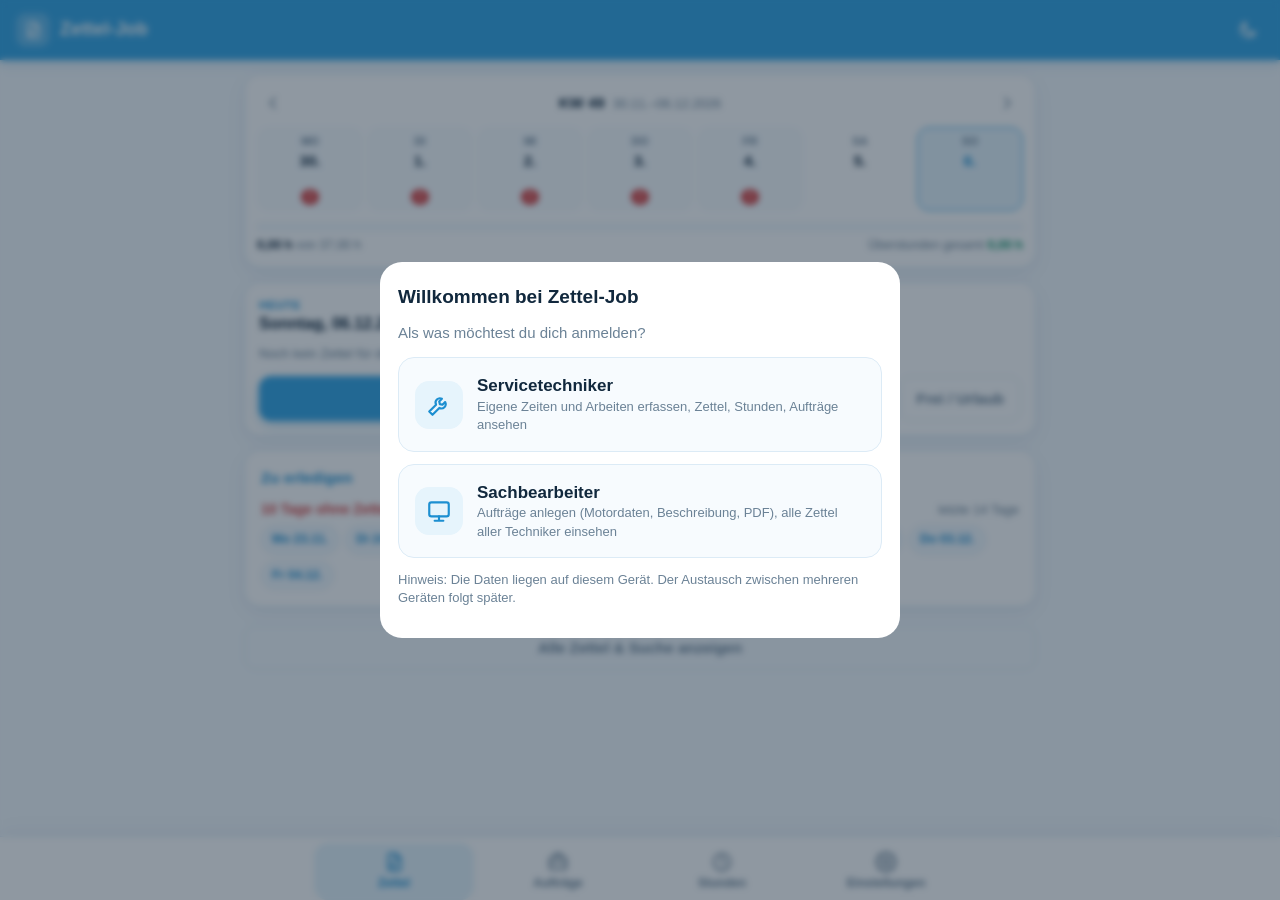
==== index.html @ 0788aace "Neue Startseite für Techniker: Wochenleiste, Tag, Zu erledigen - Wochenleiste mit Stunden und Status" ====
<!DOCTYPE html>
<html lang="de">
<head>
  <meta charset="UTF-8">
  <meta name="viewport" content="width=device-width, initial-scale=1, viewport-fit=cover">
  <meta name="theme-color" content="#3aa8e6">
  <meta name="apple-mobile-web-app-capable" content="yes">
  <meta name="apple-mobile-web-app-status-bar-style" content="default">
  <meta name="apple-mobile-web-app-title" content="Zettel-Job">
  <title>Zettel-Job</title>
  <link rel="manifest" href="manifest.json">
  <link rel="icon" href="icons/icon-192.png">
  <link rel="apple-touch-icon" href="icons/icon-192.png">
  <link rel="stylesheet" href="style.css">
</head>
<body>
  <div id="app">
    <!-- Kopfzeile -->
    <header class="topbar">
      <button class="icon-btn" id="btn-back" onclick="goBack()" aria-label="Zurück" hidden>
        <svg viewBox="0 0 24 24"><path d="M15 5l-7 7 7 7"/></svg>
      </button>
      <div class="brand" id="topbar-title">
        <span class="brand-mark">
          <svg viewBox="0 0 24 24"><path d="M7 3h7l5 5v12a1 1 0 0 1-1 1H7a1 1 0 0 1-1-1V4a1 1 0 0 1 1-1z"/><path d="M14 3v5h5"/><path d="M9 13h6M9 17h4"/></svg>
        </span>
        <span class="brand-text">Zettel-Job</span>
        <span class="role-badge" id="role-badge" onclick="openRoleChooser()" title="Rolle wechseln"></span>
      </div>
      <div class="topbar-actions">
        <button class="icon-btn" id="btn-print" onclick="printCurrent()" aria-label="Drucken / PDF" hidden>
          <svg viewBox="0 0 24 24"><path d="M7 9V3h10v6"/><rect x="3" y="9" width="18" height="8" rx="2"/><path d="M7 14h10v7H7z"/></svg>
        </button>
        <button class="icon-btn" id="btn-sheet-menu" onclick="openSheetMenu()" aria-label="Mehr" hidden>
          <svg viewBox="0 0 24 24"><circle cx="12" cy="5" r="1.4"/><circle cx="12" cy="12" r="1.4"/><circle cx="12" cy="19" r="1.4"/></svg>
        </button>
        <button class="icon-btn" id="btn-theme" onclick="toggleTheme()" aria-label="Hell/Dunkel umschalten">
          <svg class="ico-moon" viewBox="0 0 24 24"><path d="M20 14.5A8 8 0 0 1 9.5 4a8 8 0 1 0 10.5 10.5z"/></svg>
          <svg class="ico-sun" viewBox="0 0 24 24"><circle cx="12" cy="12" r="4"/><path d="M12 2v2M12 20v2M4.9 4.9l1.4 1.4M17.7 17.7l1.4 1.4M2 12h2M20 12h2M4.9 19.1l1.4-1.4M17.7 6.3l1.4-1.4"/></svg>
        </button>
      </div>
    </header>

    <main>
      <!-- Ansicht: Zettel-Liste -->
      <section class="view active" id="view-sheets">
        <div class="tech-only" id="tech-home"></div>
        <div class="office-head office-only" id="office-head"></div>
        <div id="sheet-browser">
        <div class="toolbar">
          <div class="search">
            <svg viewBox="0 0 24 24"><circle cx="11" cy="11" r="7"/><path d="M20 20l-4-4"/></svg>
            <input type="search" id="sheet-search" placeholder="Suchen: Auftrag, Kunde, Schiff …" oninput="renderSheetList()">
          </div>
          <div class="toolbar-row">
            <div class="chips" id="sheet-filter">
              <button class="chip active" data-filter="all" onclick="setSheetFilter('all')">Alle</button>
              <button class="chip" data-filter="montage" onclick="setSheetFilter('montage')">Montage</button>
              <button class="chip" data-filter="werkstatt" onclick="setSheetFilter('werkstatt')">Werkstatt</button>
            </div>
            <button class="chip chip-action" onclick="openComposeModal()">
              <svg viewBox="0 0 24 24"><rect x="4" y="3" width="12" height="15" rx="2"/><path d="M8 21h10a2 2 0 0 0 2-2V7"/></svg>
              Auftrag zusammenstellen
            </button>
          </div>
        </div>
        <div id="sheet-list" class="sheet-list"></div>
        </div>
        <button class="fab tech-only" onclick="openNewSheetModal()" aria-label="Neuer Zettel">
          <svg viewBox="0 0 24 24"><path d="M12 5v14M5 12h14"/></svg>
          <span>Neuer Zettel</span>
        </button>
      </section>

      <!-- Ansicht: Zettel bearbeiten -->
      <section class="view" id="view-editor">
        <div id="editor-body"></div>
      </section>

      <!-- Ansicht: Auftrag zusammengestellt -->
      <section class="view" id="view-order">
        <div id="order-body"></div>
      </section>

      <!-- Ansicht: Aufträge (Liste) -->
      <section class="view" id="view-jobs">
        <div id="jobs-body"></div>
      </section>

      <!-- Ansicht: Auftrag (Detail / Bearbeiten) -->
      <section class="view" id="view-job">
        <div id="job-body"></div>
      </section>

      <!-- Ansicht: Stunden & Überstunden -->
      <section class="view" id="view-hours">
        <div id="hours-body"></div>
      </section>

      <!-- Ansicht: Einstellungen -->
      <section class="view" id="view-settings">
        <div id="settings-body"></div>
      </section>
    </main>

    <!-- Untere Navigation -->
    <nav class="bottom-nav" id="bottom-nav">
      <button class="nav-item active" data-view="sheets" onclick="showView('sheets')">
        <svg viewBox="0 0 24 24"><path d="M7 3h7l5 5v12a1 1 0 0 1-1 1H7a1 1 0 0 1-1-1V4a1 1 0 0 1 1-1z"/><path d="M14 3v5h5"/><path d="M9 13h6M9 17h4"/></svg>
        <span>Zettel</span>
      </button>
      <button class="nav-item" data-view="jobs" onclick="showView('jobs')">
        <svg viewBox="0 0 24 24"><rect x="3" y="7" width="18" height="13" rx="2"/><path d="M8 7V5a2 2 0 0 1 2-2h4a2 2 0 0 1 2 2v2"/><path d="M3 13h18"/></svg>
        <span>Aufträge</span>
      </button>
      <button class="nav-item tech-only" data-view="hours" onclick="showView('hours')">
        <svg viewBox="0 0 24 24"><circle cx="12" cy="12" r="9"/><path d="M12 7v5l3 2"/></svg>
        <span>Stunden</span>
      </button>
      <button class="nav-item" data-view="settings" onclick="showView('settings')">
        <svg viewBox="0 0 24 24"><circle cx="12" cy="12" r="3"/><path d="M19.4 15a1.7 1.7 0 0 0 .3 1.8l.1.1a2 2 0 1 1-2.8 2.8l-.1-.1a1.7 1.7 0 0 0-1.8-.3 1.7 1.7 0 0 0-1 1.5V21a2 2 0 1 1-4 0v-.1a1.7 1.7 0 0 0-1.1-1.5 1.7 1.7 0 0 0-1.8.3l-.1.1a2 2 0 1 1-2.8-2.8l.1-.1a1.7 1.7 0 0 0 .3-1.8 1.7 1.7 0 0 0-1.5-1H3a2 2 0 1 1 0-4h.1a1.7 1.7 0 0 0 1.5-1.1 1.7 1.7 0 0 0-.3-1.8l-.1-.1a2 2 0 1 1 2.8-2.8l.1.1a1.7 1.7 0 0 0 1.8.3H9a1.7 1.7 0 0 0 1-1.5V3a2 2 0 1 1 4 0v.1a1.7 1.7 0 0 0 1 1.5 1.7 1.7 0 0 0 1.8-.3l.1-.1a2 2 0 1 1 2.8 2.8l-.1.1a1.7 1.7 0 0 0-.3 1.8V9a1.7 1.7 0 0 0 1.5 1H21a2 2 0 1 1 0 4h-.1a1.7 1.7 0 0 0-1.5 1z"/></svg>
        <span>Einstellungen</span>
      </button>
    </nav>
  </div>

  <!-- Modal-Container (Inhalt wird per JS gesetzt) -->
  <div class="modal-backdrop" id="modal" onclick="if(event.target===this && !this.dataset.locked)closeModal()">
    <div class="modal-card" id="modal-card"></div>
  </div>

  <!-- Unterschrift -->
  <div class="sign-overlay" id="sign-overlay">
    <div class="sign-head">
      <div>
        <div class="sign-title" id="sign-title">Unterschrift</div>
        <div class="sign-hint">Bitte im Feld unterschreiben – Handy quer halten gibt mehr Platz.</div>
      </div>
      <button class="icon-btn" onclick="closeSignaturePad()" aria-label="Schließen">
        <svg viewBox="0 0 24 24"><path d="M6 6l12 12M18 6L6 18"/></svg>
      </button>
    </div>
    <div class="sign-name" id="sign-name-wrap">
      <input type="text" id="sign-name" placeholder="Name in Druckbuchstaben" autocomplete="off">
    </div>
    <div class="sign-canvas-wrap">
      <canvas id="sign-canvas"></canvas>
      <div class="sign-line"></div>
    </div>
    <div class="sign-actions">
      <button class="btn btn-ghost" onclick="clearSignaturePad()">Löschen</button>
      <button class="btn btn-primary" onclick="confirmSignaturePad()">Unterschrift übernehmen</button>
    </div>
  </div>

  <div class="toast" id="toast"></div>

  <!-- Druckansicht (nur beim Drucken sichtbar) -->
  <div id="print-area"></div>

  <script src="js/01-core.js"></script>
  <script src="js/02-helpers.js"></script>
  <script src="js/03-sheets.js"></script>
  <script src="js/04-editor.js"></script>
  <script src="js/05-signature.js"></script>
  <script src="js/06-print.js"></script>
  <script src="js/07-hours.js"></script>
  <script src="js/08-settings.js"></script>
  <script src="js/09-orders.js"></script>
  <script src="js/10-jobs.js"></script>
  <script src="js/11-home.js"></script>
</body>
</html>
---- style.css ----
/* =====================================================================
   Zettel-Job – Styling
   Farben: Hellblau & Weiß, Dunkelmodus über [data-theme="dark"]
   ===================================================================== */

:root {
  --accent: #3aa8e6;
  --accent-strong: #1d8fd1;
  --accent-soft: #e6f4fc;
  --accent-softer: #f3f9fe;
  --bg: #f4f9fd;
  --surface: #ffffff;
  --surface-2: #f7fbfe;
  --border: #dcebf6;
  --text: #11283d;
  --muted: #6b8296;
  --pos: #12946b;
  --neg: #d64545;
  --warn: #c98a0a;
  --shadow: 0 1px 2px rgba(17, 60, 100, .05), 0 6px 20px rgba(17, 60, 100, .06);
  --radius: 16px;
  --radius-sm: 10px;
  --nav-h: 64px;
  --safe-b: env(safe-area-inset-bottom, 0px);
  color-scheme: light;
}

[data-theme="dark"] {
  --accent: #5cbcf2;
  --accent-strong: #7ccbf6;
  --accent-soft: #17344f;
  --accent-softer: #132a40;
  --bg: #0c1622;
  --surface: #132235;
  --surface-2: #172a40;
  --border: #22384f;
  --text: #e7f1fa;
  --muted: #8ea6bb;
  --pos: #3ccf9b;
  --neg: #ff7a7a;
  --shadow: 0 1px 2px rgba(0, 0, 0, .3), 0 8px 24px rgba(0, 0, 0, .25);
  color-scheme: dark;
}

* { box-sizing: border-box; -webkit-tap-highlight-color: transparent; }

html { -webkit-text-size-adjust: 100%; }

body {
  margin: 0;
  font-family: -apple-system, BlinkMacSystemFont, "Segoe UI", Roboto, "Helvetica Neue", Arial, sans-serif;
  background: var(--bg);
  color: var(--text);
  font-size: 15px;
  line-height: 1.4;
  min-height: 100vh;
  transition: background .2s, color .2s;
}

body.no-scroll { overflow: hidden; }

svg { width: 22px; height: 22px; fill: none; stroke: currentColor; stroke-width: 2; stroke-linecap: round; stroke-linejoin: round; flex-shrink: 0; }

button { font: inherit; color: inherit; cursor: pointer; }
input, select, textarea { font: inherit; color: inherit; }

.muted { color: var(--muted); }
.small-text { font-size: 13px; }
.pos { color: var(--pos); }
.neg { color: var(--neg); }

/* ---------- Kopfzeile ---------- */
.topbar {
  position: sticky; top: 0; z-index: 30;
  display: flex; align-items: center; gap: 6px;
  padding: calc(10px + env(safe-area-inset-top, 0px)) 12px 10px;
  background: var(--accent);
  color: #fff;
  box-shadow: 0 2px 12px rgba(29, 143, 209, .25);
}
[data-theme="dark"] .topbar { background: #10243a; color: var(--text); box-shadow: 0 1px 0 var(--border); }

.brand { display: flex; align-items: center; gap: 10px; flex: 1; min-width: 0; padding-left: 4px; }
.brand-mark {
  width: 34px; height: 34px; border-radius: 10px;
  background: rgba(255, 255, 255, .22);
  display: grid; place-items: center;
}
[data-theme="dark"] .brand-mark { background: var(--accent-soft); color: var(--accent); }
.brand-mark svg { width: 20px; height: 20px; }
.brand-text { font-weight: 700; font-size: 18px; letter-spacing: .2px; white-space: nowrap; overflow: hidden; text-overflow: ellipsis; }
body.in-editor .brand-mark { display: none; }

.topbar-actions { display: flex; gap: 2px; }

.icon-btn {
  width: 40px; height: 40px; border-radius: 12px;
  border: 0; background: transparent;
  display: inline-grid; place-items: center;
  transition: background .15s;
}
.icon-btn:hover { background: rgba(255, 255, 255, .16); }
.icon-btn.small { width: 32px; height: 32px; border-radius: 9px; }
.icon-btn.small svg { width: 18px; height: 18px; }
.icon-btn[hidden] { display: none; }
main .icon-btn, .modal-card .icon-btn, .sign-overlay .icon-btn { color: var(--muted); }
main .icon-btn:hover { background: var(--accent-soft); color: var(--accent-strong); }
.danger-hover:hover { color: var(--neg) !important; background: rgba(214, 69, 69, .1) !important; }

[data-theme="light"] .ico-sun, [data-theme="dark"] .ico-moon { display: none; }

/* ---------- Ansichten ---------- */
main {
  max-width: 820px; margin: 0 auto;
  padding: 14px 14px calc(var(--nav-h) + 90px + var(--safe-b));
}
body.in-editor main { padding-bottom: calc(40px + var(--safe-b)); }
.view { display: none; }
.view.active { display: block; animation: fade .18s ease-out; }
@keyframes fade { from { opacity: 0; transform: translateY(4px); } to { opacity: 1; transform: none; } }

/* ---------- Untere Navigation ---------- */
.bottom-nav {
  position: fixed; left: 0; right: 0; bottom: 0; z-index: 30;
  display: flex; justify-content: center; gap: 4px;
  height: calc(var(--nav-h) + var(--safe-b));
  padding: 6px 10px var(--safe-b);
  background: var(--surface);
  border-top: 1px solid var(--border);
  box-shadow: 0 -4px 20px rgba(17, 60, 100, .05);
}
.bottom-nav.hidden { display: none; }
.nav-item {
  flex: 1; max-width: 160px;
  border: 0; background: transparent; border-radius: 14px;
  display: flex; flex-direction: column; align-items: center; justify-content: center; gap: 2px;
  color: var(--muted); font-size: 12px; font-weight: 600;
}
.nav-item.active { color: var(--accent-strong); background: var(--accent-soft); }

/* ---------- Karten & Felder ---------- */
.card {
  background: var(--surface);
  border: 1px solid var(--border);
  border-radius: var(--radius);
  padding: 16px;
  margin-bottom: 14px;
  box-shadow: var(--shadow);
}
.card.flush { padding: 4px 0; }
.card-title { margin: 0 0 12px; font-size: 15px; font-weight: 700; color: var(--accent-strong); letter-spacing: .2px; }

.section-head { display: flex; align-items: baseline; justify-content: space-between; margin: 20px 4px 10px; gap: 10px; }
.section-head h3 { margin: 0; font-size: 16px; }

.grid-2 { display: grid; grid-template-columns: 1fr 1fr; gap: 10px 12px; }
.span-2 { grid-column: span 2; }

.field { display: flex; flex-direction: column; gap: 5px; margin-bottom: 10px; min-width: 0; }
.grid-2 .field { margin-bottom: 0; }
.field > span { font-size: 12.5px; font-weight: 600; color: var(--muted); }
.field input, .field select, .field textarea, .entry input, .entry select, .search input, .code-row input {
  width: 100%;
  border: 1.5px solid var(--border);
  background: var(--surface-2);
  border-radius: var(--radius-sm);
  padding: 10px 12px;
  outline: none;
  transition: border-color .15s, background .15s, box-shadow .15s;
  min-height: 44px;
}
.field textarea { resize: vertical; min-height: 70px; }
.field input:focus, .field select:focus, .field textarea:focus, .entry input:focus, .entry select:focus, .search input:focus, .code-row input:focus {
  border-color: var(--accent);
  background: var(--surface);
  box-shadow: 0 0 0 3px rgba(58, 168, 230, .18);
}
input[type="date"] { min-height: 44px; }

fieldset.editor-form { border: 0; padding: 0; margin: 0; min-width: 0; }
fieldset[disabled] input, fieldset[disabled] select, fieldset[disabled] textarea { opacity: .75; }
fieldset[disabled] .entry-add, fieldset[disabled] > .btn.block, fieldset[disabled] .icon-btn, fieldset[disabled] .link-btn { display: none; }

.check { display: flex; align-items: center; gap: 10px; padding: 8px 0; font-weight: 600; cursor: pointer; }
.check input { width: 20px; height: 20px; accent-color: var(--accent); }
.check.small { font-size: 12.5px; font-weight: 600; color: var(--muted); padding: 0; gap: 6px; white-space: nowrap; }
.check.small input { width: 17px; height: 17px; }

/* Ja/Nein-Schalter */
.seg {
  display: flex; background: var(--surface-2); border: 1.5px solid var(--border);
  border-radius: var(--radius-sm); padding: 3px; gap: 3px; min-height: 44px;
}
.seg button {
  flex: 1; border: 0; background: transparent; border-radius: 8px;
  font-weight: 600; color: var(--muted); padding: 6px 10px;
}
.seg button.on { background: var(--accent); color: #fff; box-shadow: 0 2px 6px rgba(29, 143, 209, .3); }
.seg button.on.no { background: #7d93a8; box-shadow: none; }
[data-theme="dark"] .seg button.on { color: #06243b; }
[data-theme="dark"] .seg button.on.no { background: #4c6177; color: #fff; }
.seg.wide button { padding: 10px; }

/* ---------- Buttons ---------- */
.btn {
  display: inline-flex; align-items: center; justify-content: center; gap: 6px;
  border: 0; border-radius: 12px;
  padding: 11px 16px; min-height: 44px;
  font-weight: 650;
  transition: transform .08s, background .15s, box-shadow .15s;
}
.btn:active { transform: scale(.97); }
.btn svg { width: 18px; height: 18px; }
.btn.block { width: 100%; margin-bottom: 14px; }
.btn-primary { background: var(--accent); color: #fff; box-shadow: 0 4px 12px rgba(29, 143, 209, .28); }
.btn-primary:hover { background: var(--accent-strong); }
[data-theme="dark"] .btn-primary { color: #06243b; }
.btn-soft { background: var(--accent-soft); color: var(--accent-strong); }
.btn-soft:hover { filter: brightness(.97); }
.btn-ghost { background: transparent; color: var(--muted); border: 1.5px solid var(--border); }
.btn-danger { background: var(--neg); color: #fff; }
.btn-danger-ghost { background: transparent; color: var(--neg); border: 1.5px solid rgba(214, 69, 69, .35); width: 100%; }
.btn-white { background: #fff; color: var(--accent-strong); margin-top: 14px; }
.btn-row { display: flex; gap: 10px; flex-wrap: wrap; }

.link-btn { border: 0; background: none; color: var(--accent-strong); font-weight: 600; padding: 6px 0; font-size: 13.5px; }
.link-btn.danger { color: var(--neg); }

.chip {
  border: 1.5px solid var(--border); background: var(--surface);
  border-radius: 999px; padding: 6px 14px; font-weight: 600; font-size: 13.5px; color: var(--muted);
}
.chip.active { background: var(--accent); border-color: var(--accent); color: #fff; }
[data-theme="dark"] .chip.active { color: #06243b; }
.chip.mini { padding: 5px 10px; font-size: 12.5px; color: var(--accent-strong); background: var(--accent-softer); border-color: var(--border); }

/* ---------- Zettel-Liste ---------- */
.balance-strip {
  display: flex; align-items: center; gap: 12px;
  background: linear-gradient(135deg, var(--accent), var(--accent-strong));
  color: #fff; border-radius: var(--radius); padding: 14px 16px; margin-bottom: 14px;
  box-shadow: 0 8px 22px rgba(29, 143, 209, .28); cursor: pointer;
}
[data-theme="dark"] .balance-strip { background: linear-gradient(135deg, #1b4c74, #16395a); box-shadow: var(--shadow); }
.bs-item { flex: 1; display: flex; flex-direction: column; }
.bs-label { font-size: 12px; opacity: .85; font-weight: 600; }
.bs-value { font-size: 21px; font-weight: 750; letter-spacing: -.2px; }
.bs-value.neg { color: #ffe1e1; }
.bs-arrow { opacity: .7; }

.toolbar { display: flex; flex-direction: column; gap: 10px; margin-bottom: 14px; }
.search { position: relative; }
.search svg { position: absolute; left: 12px; top: 50%; transform: translateY(-50%); width: 18px; height: 18px; color: var(--muted); }
.search input { padding-left: 38px; background: var(--surface); }
.chips { display: flex; gap: 8px; overflow-x: auto; }

.sheet-list { display: grid; gap: 10px; }
.sheet-card {
  text-align: left; width: 100%;
  background: var(--surface); border: 1px solid var(--border);
  border-left: 4px solid var(--accent);
  border-radius: var(--radius); padding: 13px 15px;
  box-shadow: var(--shadow);
  transition: transform .1s, box-shadow .15s;
}
.sheet-card:active { transform: scale(.99); }
.sheet-card.is-werkstatt { border-left-color: #8fb3cf; }
.sc-top { display: flex; justify-content: space-between; align-items: center; gap: 8px; margin-bottom: 4px; }
.type-pill { font-size: 11px; font-weight: 700; text-transform: uppercase; letter-spacing: .6px; color: var(--accent-strong); }
.is-werkstatt .type-pill { color: var(--muted); }
.sc-date { font-size: 12.5px; color: var(--muted); font-weight: 600; }
.sc-title { font-weight: 700; font-size: 16px; white-space: nowrap; overflow: hidden; text-overflow: ellipsis; }
.sc-sub { font-size: 13px; color: var(--muted); margin-top: 1px; }
.sc-bottom { display: flex; justify-content: space-between; align-items: center; margin-top: 10px; }
.sc-hours { font-weight: 750; font-size: 15px; }
.sc-badges { display: flex; gap: 6px; }
.badge { font-size: 11.5px; font-weight: 700; padding: 3px 9px; border-radius: 999px; background: var(--accent-soft); color: var(--accent-strong); }
.badge-ok { background: rgba(18, 148, 107, .12); color: var(--pos); }
.badge-open { background: rgba(201, 138, 10, .12); color: var(--warn); }

.empty { text-align: center; padding: 44px 20px; color: var(--muted); }
.empty.small { padding: 22px; }
.empty h3 { color: var(--text); margin: 14px 0 6px; }
.empty p { margin: 0 0 18px; }
.empty-icon { width: 72px; height: 72px; border-radius: 22px; margin: 0 auto; background: var(--accent-soft); color: var(--accent); display: grid; place-items: center; }
.empty-icon svg { width: 36px; height: 36px; }

.fab {
  position: fixed; right: 18px; bottom: calc(var(--nav-h) + 18px + var(--safe-b)); z-index: 25;
  display: flex; align-items: center; gap: 8px;
  border: 0; border-radius: 18px; padding: 15px 20px;
  background: var(--accent); color: #fff; font-weight: 700;
  box-shadow: 0 10px 26px rgba(29, 143, 209, .4);
}
[data-theme="dark"] .fab { color: #06243b; }
@media (min-width: 860px) { .fab { right: calc(50% - 400px); } }

/* ---------- Editor ---------- */
.sum-bar {
  display: flex; align-items: center; gap: 14px; flex-wrap: wrap;
  background: var(--accent-soft); border-radius: var(--radius); padding: 12px 16px; margin-bottom: 14px;
}
.sum-bar .sum-item { display: flex; flex-direction: column; }
.sum-bar .code-chips { flex-basis: 100%; }
.sum-all strong { color: var(--text) !important; }
.travel-line { background: var(--accent-softer); border-style: dashed; }
.travel-line .entry-times { min-height: 32px; color: var(--accent-strong); }
.travel-line .entry-times svg { width: 20px; height: 20px; }
.tl-label { flex: 1; min-width: 0; font-size: 13.5px; color: var(--text); white-space: nowrap; overflow: hidden; text-overflow: ellipsis; }
.tl-hint { flex: 1; min-width: 0; }
.sum-bar strong { font-size: 22px; color: var(--accent-strong); }
.code-chips { display: flex; flex-wrap: wrap; gap: 6px; }
.code-chip { background: var(--surface); border-radius: 8px; padding: 4px 9px; font-size: 12.5px; }
.code-chip b { color: var(--accent-strong); margin-right: 2px; }
.code-chip.no-count { opacity: .6; }

.lock-banner {
  display: flex; gap: 12px; align-items: center;
  background: rgba(18, 148, 107, .1); color: var(--pos);
  border: 1px solid rgba(18, 148, 107, .25); border-radius: var(--radius); padding: 12px 14px; margin-bottom: 14px;
}
.lock-banner div { display: flex; flex-direction: column; }
.lock-banner span { color: var(--muted); font-size: 13px; }

.day-card { padding: 14px; }
.day-head { display: flex; align-items: center; gap: 10px; margin-bottom: 12px; }
.day-date { flex: 1; display: flex; align-items: center; gap: 10px; min-width: 0; }
.day-date input {
  border: 1.5px solid var(--border); background: var(--surface-2); border-radius: var(--radius-sm);
  padding: 6px 10px; font-weight: 700; min-height: 40px; max-width: 160px;
}
.day-wd { color: var(--muted); font-weight: 600; font-size: 13.5px; }
.day-sum { text-align: right; display: flex; flex-direction: column; }
.day-sum strong { font-size: 17px; color: var(--accent-strong); }
.day-sum small { font-size: 11.5px; color: var(--muted); white-space: nowrap; }

.entries { display: flex; flex-direction: column; gap: 8px; }
.entry {
  background: var(--surface-2); border: 1px solid var(--border); border-radius: 12px; padding: 8px;
  display: flex; flex-direction: column; gap: 6px;
}
.entry.invalid { border-color: var(--neg); }
.entry.no-count .entry-dur { text-decoration: line-through; opacity: .6; }
.entry-times { display: flex; align-items: center; gap: 6px; }
.entry input, .entry select { min-height: 40px; padding: 8px 10px; background: var(--surface); }
.t-in { width: 74px !important; text-align: center; font-variant-numeric: tabular-nums; font-weight: 650; flex: 0 0 auto; }
.dash { color: var(--muted); }
.code-sel { flex: 1; min-width: 64px; font-weight: 700; text-align: center; }
.entry-dur { font-weight: 700; font-size: 13px; color: var(--accent-strong); min-width: 58px; text-align: right; font-variant-numeric: tabular-nums; }
.entry-desc-row { display: flex; align-items: center; gap: 8px; }
.entry-desc { font-size: 14px; flex: 1; min-width: 0; }
.entry-ot {
  flex: 0 0 auto; font-size: 12px; font-weight: 700; white-space: nowrap;
  color: var(--warn); background: rgba(201, 138, 10, .12); padding: 5px 9px; border-radius: 8px;
}
.entry-ot[hidden] { display: none; }
.sum-ot strong { color: var(--warn) !important; }

.entry-add { display: flex; align-items: center; gap: 8px; margin-top: 10px; flex-wrap: wrap; }
.entry-add .btn { padding: 8px 14px; min-height: 38px; }
.quick-codes { display: flex; gap: 6px; flex-wrap: wrap; }

.day-extras { border-top: 1px dashed var(--border); margin-top: 14px; padding-top: 12px; }

.sub-block h4 { margin: 4px 0 10px; font-size: 13px; text-transform: uppercase; letter-spacing: .6px; color: var(--muted); }
.sub-block + .sub-block { border-top: 1px dashed var(--border); margin-top: 14px; padding-top: 12px; }

.sign-grid { display: grid; grid-template-columns: 1fr 1fr; gap: 12px; }
.sign-box {
  border: 2px dashed var(--border); border-radius: var(--radius); background: var(--surface-2);
  min-height: 140px; padding: 12px; display: flex; flex-direction: column; align-items: center; justify-content: center; gap: 6px;
  color: var(--muted); font-weight: 600; text-align: center; width: 100%;
}
.sign-box.empty:hover { border-color: var(--accent); color: var(--accent-strong); }
.sign-box svg { width: 34px; height: 34px; }
.sign-box.signed { border-style: solid; border-color: rgba(18, 148, 107, .35); }
.sign-box img { max-width: 100%; max-height: 80px; background: #fff; border-radius: 8px; padding: 4px; }
.sign-label { font-size: 12px; text-transform: uppercase; letter-spacing: .5px; align-self: flex-start; }
.sign-meta { font-size: 12px; }

.editor-footer { display: flex; gap: 10px; justify-content: flex-end; margin-top: 8px; }
.editor-footer .btn-primary { flex: 1; max-width: 220px; }

/* ---------- Stunden ---------- */
.balance-card {
  background: linear-gradient(135deg, var(--accent), var(--accent-strong));
  color: #fff; border-radius: 20px; padding: 20px; margin-bottom: 16px; text-align: center;
  box-shadow: 0 10px 28px rgba(29, 143, 209, .3);
}
[data-theme="dark"] .balance-card { background: linear-gradient(135deg, #1b4c74, #16395a); box-shadow: var(--shadow); }
.bc-label { font-size: 13px; font-weight: 600; opacity: .9; }
.bc-value { font-size: 38px; font-weight: 800; letter-spacing: -.5px; margin: 2px 0; }
.bc-value.neg { color: #ffe1e1; }
.bc-sub { font-size: 12.5px; opacity: .85; }
[data-theme="dark"] .btn-white { background: rgba(255, 255, 255, .12); color: #fff; }

.month-nav { display: flex; align-items: center; justify-content: space-between; margin: 6px 0 12px; }
.month-nav strong { font-size: 17px; }

.stat-grid { display: grid; grid-template-columns: repeat(4, 1fr); gap: 8px; margin-bottom: 14px; }
.stat { background: var(--surface); border: 1px solid var(--border); border-radius: 14px; padding: 10px 12px; box-shadow: var(--shadow); }
.stat span { display: block; font-size: 11.5px; font-weight: 600; color: var(--muted); }
.stat strong { font-size: 16px; }
.stat small { font-size: 11px; color: var(--muted); font-weight: 600; }

.h-week + .h-week { border-top: 1px solid var(--border); }
.h-week-head { display: flex; justify-content: space-between; padding: 10px 16px 4px; font-size: 12.5px; font-weight: 700; color: var(--muted); }
.h-day {
  width: 100%; border: 0; background: transparent; text-align: left;
  display: grid; grid-template-columns: 78px 1fr auto 70px; gap: 8px; align-items: center;
  padding: 9px 16px;
}
.h-day:hover { background: var(--accent-softer); }
.h-day.weekend .h-date { color: var(--accent-strong); }
.h-date { font-size: 13.5px; font-variant-numeric: tabular-nums; }
.h-src { display: flex; flex-wrap: wrap; gap: 4px; min-width: 0; }
.src { font-size: 11.5px; background: var(--accent-soft); color: var(--accent-strong); padding: 2px 8px; border-radius: 6px; font-weight: 600; max-width: 100%; overflow: hidden; text-overflow: ellipsis; white-space: nowrap; }
.src.off { background: rgba(125, 147, 168, .16); color: var(--muted); }
.src.off-abbau { background: rgba(214, 69, 69, .1); color: var(--neg); }
.src.off-korrektur { background: rgba(201, 138, 10, .12); color: var(--warn); }
.h-worked { font-weight: 700; font-size: 14px; font-variant-numeric: tabular-nums; }
.h-delta { text-align: right; font-size: 13px; font-weight: 700; color: var(--muted); font-variant-numeric: tabular-nums; }
.h-delta.pos { color: var(--pos); }
.h-delta.neg { color: var(--neg); }

.year-card { padding: 8px 6px; }
.yr-row {
  width: 100%; border: 0; background: transparent; border-radius: 10px;
  display: grid; grid-template-columns: 38px 1fr 70px 66px; gap: 10px; align-items: center; padding: 6px 10px;
  font-size: 13px;
}
.yr-row.current { background: var(--accent-soft); }
.yr-name { font-weight: 700; color: var(--muted); text-align: left; }
.yr-bar { height: 8px; background: var(--surface-2); border-radius: 99px; overflow: hidden; border: 1px solid var(--border); }
.yr-bar i { display: block; height: 100%; background: var(--accent); border-radius: 99px; }
.yr-val { text-align: right; font-weight: 650; font-variant-numeric: tabular-nums; }
.yr-delta { text-align: right; font-weight: 700; font-size: 12px; font-variant-numeric: tabular-nums; }

/* ---------- Einstellungen ---------- */
.target-grid { display: grid; grid-template-columns: repeat(7, 1fr); gap: 6px; margin: 10px 0 6px; }
.target-grid .field input { text-align: center; padding: 8px 4px; }
.target-grid .field > span { text-align: center; }
.codes-list { display: flex; flex-direction: column; gap: 8px; margin: 10px 0 12px; }
.code-row { display: flex; align-items: center; gap: 8px; }
.code-row .code-k { width: 64px; flex: 0 0 64px; text-transform: uppercase; font-weight: 700; text-align: center; padding: 8px; min-height: 40px; }
.code-row .code-l { flex: 1; min-width: 0; padding: 8px 10px; min-height: 40px; }
.own-sign { background: #fff; border: 1px solid var(--border); border-radius: 12px; padding: 10px; margin-bottom: 10px; text-align: center; }
.own-sign img { max-width: 100%; max-height: 90px; }
.danger-zone { background: transparent; box-shadow: none; border-style: dashed; }
.version { text-align: center; }

/* ---------- Modal ---------- */
.modal-backdrop {
  position: fixed; inset: 0; z-index: 60;
  background: rgba(8, 28, 48, .45); backdrop-filter: blur(3px);
  display: flex; align-items: flex-end; justify-content: center;
  opacity: 0; pointer-events: none; transition: opacity .18s;
}
.modal-backdrop.open { opacity: 1; pointer-events: auto; }
.modal-card {
  background: var(--surface); width: 100%; max-width: 520px; max-height: 88vh; overflow-y: auto;
  border-radius: 22px 22px 0 0; padding: 22px 18px calc(18px + var(--safe-b));
  transform: translateY(20px); transition: transform .2s;
}
.modal-backdrop.open .modal-card { transform: none; }
@media (min-width: 640px) {
  .modal-backdrop { align-items: center; }
  .modal-card { border-radius: 22px; }
}
.modal-title { margin: 0 0 12px; font-size: 19px; }
.modal-sub { margin: 16px 0 8px; font-size: 13px; text-transform: uppercase; letter-spacing: .5px; color: var(--muted); }
.modal-text { margin: 0 0 14px; }
.modal-actions { display: flex; gap: 10px; justify-content: flex-end; margin-top: 18px; }
.modal-actions .btn { flex: 1; }

.type-choice { display: grid; gap: 12px; }
.type-btn {
  text-align: left; display: grid; grid-template-columns: 48px 1fr; grid-template-rows: auto auto; column-gap: 14px; align-items: center;
  border: 1.5px solid var(--border); background: var(--surface-2); border-radius: var(--radius); padding: 16px;
  transition: border-color .15s, background .15s;
}
.type-btn:hover { border-color: var(--accent); background: var(--accent-softer); }
.type-btn svg { grid-row: span 2; width: 48px; height: 48px; padding: 11px; border-radius: 14px; background: var(--accent-soft); color: var(--accent-strong); }
.type-btn strong { font-size: 17px; }
.type-btn span { font-size: 13px; color: var(--muted); }

.menu-list { display: flex; flex-direction: column; gap: 6px; }
.menu-list button { text-align: left; border: 0; background: var(--surface-2); border-radius: 12px; padding: 14px; font-weight: 600; }
.menu-list button:hover { background: var(--accent-soft); }
.menu-list button.danger { color: var(--neg); }
.menu-rows { display: flex; flex-direction: column; gap: 6px; }
.menu-row {
  display: flex; justify-content: space-between; align-items: center; gap: 10px; width: 100%;
  border: 1px solid var(--border); background: var(--surface-2); border-radius: 12px; padding: 10px 14px; text-align: left;
}
.menu-row span:first-child { display: flex; flex-direction: column; }
.menu-row small { color: var(--muted); font-size: 12.5px; }
.detail-sums { display: grid; grid-template-columns: repeat(3, 1fr); gap: 8px; }
.detail-sums div { background: var(--accent-softer); border-radius: 12px; padding: 10px; display: flex; flex-direction: column; }
.detail-sums span { font-size: 11.5px; color: var(--muted); font-weight: 600; }

/* ---------- Unterschrift ---------- */
.sign-overlay {
  position: fixed; inset: 0; z-index: 80; background: var(--bg);
  display: none; flex-direction: column; padding: calc(12px + env(safe-area-inset-top, 0px)) 14px calc(14px + var(--safe-b));
  gap: 10px;
}
.sign-overlay.open { display: flex; }
.sign-head { display: flex; justify-content: space-between; align-items: flex-start; gap: 10px; }
.sign-title { font-size: 19px; font-weight: 750; }
.sign-hint { font-size: 13px; color: var(--muted); }
.sign-name input {
  width: 100%; border: 1.5px solid var(--border); background: var(--surface); border-radius: var(--radius-sm); padding: 12px; min-height: 46px;
}
.sign-name[hidden] { display: none; }
.sign-canvas-wrap { position: relative; flex: 1; min-height: 180px; background: #fff; border-radius: var(--radius); border: 1.5px solid var(--border); overflow: hidden; }
#sign-canvas { position: absolute; inset: 0; width: 100%; height: 100%; touch-action: none; cursor: crosshair; }
.sign-line { position: absolute; left: 8%; right: 8%; bottom: 26%; border-bottom: 1.5px solid #c5d9e8; pointer-events: none; }
.sign-actions { display: flex; gap: 10px; }
.sign-actions .btn-primary { flex: 1; }

/* ---------- Toast ---------- */
.toast {
  position: fixed; left: 50%; bottom: calc(var(--nav-h) + 24px + var(--safe-b)); z-index: 100;
  transform: translate(-50%, 20px); opacity: 0; pointer-events: none;
  background: #11283d; color: #fff; padding: 11px 18px; border-radius: 12px; font-weight: 600; font-size: 14px;
  box-shadow: 0 8px 24px rgba(0, 0, 0, .2); transition: opacity .2s, transform .2s; max-width: 90vw; text-align: center;
}
[data-theme="dark"] .toast { background: #e7f1fa; color: #0c1622; }
.toast.show { opacity: 1; transform: translate(-50%, 0); }

/* ---------- Mobil ---------- */
@media (max-width: 560px) {
  main { padding-left: 12px; padding-right: 12px; }
  .grid-2 { grid-template-columns: 1fr; }
  .span-2 { grid-column: auto; }
  .grid-2 .field.yesno { margin-bottom: 0; }
  .sign-grid { grid-template-columns: 1fr; }
  .stat-grid { grid-template-columns: 1fr 1fr; }
  .target-grid { grid-template-columns: repeat(4, 1fr); }
  .t-in { width: 64px !important; padding: 8px 4px !important; }
  .entry-dur { min-width: 48px; font-size: 12.5px; }
  .h-day { grid-template-columns: 66px 1fr auto 62px; padding: 9px 12px; }
  .fab span { display: none; }
  .fab { padding: 16px; border-radius: 50%; }
}


/* ---------- Auftrag zusammenstellen ---------- */
.toolbar-row { display: flex; align-items: center; justify-content: space-between; gap: 8px; flex-wrap: wrap; }
.chip-action { display: inline-flex; align-items: center; gap: 6px; color: var(--accent-strong); border-color: var(--accent); background: var(--accent-softer); }
.chip-action svg { width: 16px; height: 16px; }
.travel-parts { display: flex; flex-direction: column; gap: 8px; }
.travel-add { justify-content: flex-start; }
.travel-parts .link-btn { align-self: flex-start; }
.mr-right { display: flex; flex-direction: column; align-items: flex-end; text-align: right; white-space: nowrap; }
.compose-manual { margin-top: 14px; }
.order-head .oh-top { display: flex; justify-content: space-between; gap: 12px; align-items: flex-start; }
.oh-title { font-size: 20px; font-weight: 750; margin: 2px 0; }
.oh-range { display: flex; flex-direction: column; align-items: flex-end; text-align: right; font-size: 15px; }
.oh-range small { color: var(--muted); font-size: 12.5px; }
.o-day {
  width: 100%; border: 0; background: transparent; text-align: left;
  display: grid; grid-template-columns: 78px 1fr 64px 64px; gap: 8px; align-items: center; padding: 10px 16px;
}
.o-day + .o-day { border-top: 1px solid var(--border); }
.o-day:hover { background: var(--accent-softer); }
.o-num { text-align: right; font-weight: 700; font-size: 13.5px; font-variant-numeric: tabular-nums; }
.o-num.ot { color: var(--warn); }
.src.ok { background: rgba(18, 148, 107, .12); color: var(--pos); }
.allow-list { display: flex; flex-wrap: wrap; gap: 6px; margin-bottom: 12px; }
.allow-list .code-chip { background: var(--accent-soft); }
.o-travels { margin-top: 4px; }
.warn-text { color: var(--warn); font-weight: 600; font-size: 13.5px; margin: 0 0 10px; }
@media (max-width: 560px) {
  .o-day { grid-template-columns: 62px 1fr 56px 56px; padding: 10px 12px; }
  .editor-footer { flex-wrap: wrap; }
}

/* ---------- Kostenstellen (Werkstatt) ---------- */
.entry .cost-in { flex: 0 0 132px; width: 132px; font-weight: 700; text-transform: uppercase; letter-spacing: .2px; }
.entry-spacer { flex: 1; }
.entry-spacer { display: flex; justify-content: flex-end; min-width: 0; }
.entry-ot.short { padding: 4px 6px; font-size: 11.5px; }
@media (max-width: 560px) { .entry .cost-in { flex-basis: 136px; width: 136px; padding: 8px 6px; font-size: 14px; letter-spacing: 0; } }
.code-row .cost-k { width: 84px; flex: 0 0 84px; font-weight: 700; text-transform: uppercase; padding: 8px; min-height: 40px; text-align: center; }
.cost-details { margin: 10px 0 12px; }
.cost-details summary { cursor: pointer; font-weight: 650; color: var(--accent-strong); padding: 8px 0; }
.cost-details[open] summary { margin-bottom: 4px; }

/* ---------- Zeile einfügen / Motor ---------- */
.insert-btn {
  align-self: center; border: 1px dashed var(--border); background: transparent; color: var(--muted);
  font-size: 11.5px; font-weight: 600; border-radius: 999px; padding: 1px 12px; margin: -4px 0; opacity: .65;
  transition: opacity .15s, color .15s, border-color .15s;
}
.insert-btn:hover, .insert-btn:focus { opacity: 1; color: var(--accent-strong); border-color: var(--accent); }
fieldset[disabled] .insert-btn { display: none; }
.sub-title { margin: 16px 0 10px; font-size: 13px; text-transform: uppercase; letter-spacing: .6px; color: var(--muted); }

/* ---------- Mehrere Motoren ---------- */
.engine-block.multi { border: 1px solid var(--border); border-radius: 12px; padding: 10px 12px 12px; margin-bottom: 10px; background: var(--surface-2); }
.engine-head { display: flex; align-items: center; gap: 8px; margin-bottom: 8px; }
.engine-tag { background: var(--accent); color: #fff; font-weight: 800; font-size: 12px; border-radius: 7px; padding: 3px 8px; min-width: 30px; text-align: center; }
[data-theme="dark"] .engine-tag { color: #06243b; }
.engine-name-in { flex: 1; min-width: 0; border: 1.5px solid transparent; background: transparent; border-radius: 8px; padding: 6px 8px; font-weight: 700; font-size: 14px; outline: none; }
.engine-name-in:hover { border-color: var(--border); }
.engine-name-in:focus { border-color: var(--accent); background: var(--surface); }
.engine-name-in::placeholder { font-weight: 600; color: var(--muted); }

/* ---------- Ordner ---------- */
.type-pill svg, .inline-ico { width: 14px; height: 14px; vertical-align: -2px; margin-right: 2px; }
.folder-card { border-left-color: var(--warn); background: linear-gradient(0deg, var(--surface), var(--surface)), var(--surface); }
.folder-card .type-pill { color: var(--warn); }
.folder-card .sc-hours small { font-weight: 600; color: var(--muted); font-size: 12.5px; }
.folder-actions { display: flex; align-items: center; gap: 14px; flex-wrap: wrap; margin-top: 14px; }
.folder-actions .btn svg { width: 18px; height: 18px; }
.folder-hint { margin: 12px 0 0; font-size: 13px; color: var(--warn); background: rgba(201, 138, 10, .1); padding: 8px 12px; border-radius: 10px; }
.btn-row.center { justify-content: center; }

/* ---------- Rollen & Aufträge ---------- */
body.role-office .tech-only, body.role-tech .office-only { display: none !important; }
.role-badge {
  font-size: 11px; font-weight: 800; text-transform: uppercase; letter-spacing: .5px; cursor: pointer;
  background: rgba(255, 255, 255, .22); color: inherit; border-radius: 999px; padding: 3px 9px; white-space: nowrap;
}
[data-theme="dark"] .role-badge { background: var(--accent-soft); color: var(--accent); }
.role-badge[hidden] { display: none; }
body.in-editor .role-badge { display: none; }
.type-btn.current { border-color: var(--accent); background: var(--accent-softer); }
.login-card { display: flex; align-items: center; justify-content: space-between; gap: 12px; }
.login-card > div { display: flex; flex-direction: column; }
.office-card { display: flex; flex-direction: column; gap: 8px; }
.office-card .field { margin: 0; }
.lock-banner.office { background: var(--accent-softer); color: var(--accent-strong); border-color: var(--border); }
.sign-box.static { cursor: default; }
.job-card { border-left-color: #6d8fb0; }
.job-card.done { opacity: .7; }
.job-card .sc-hours small { font-weight: 600; color: var(--muted); font-size: 12.5px; }
.job-desc-snip { font-size: 13px; color: var(--muted); margin-top: 6px; white-space: pre-line; }
.job-desc { white-space: pre-wrap; margin: 0 0 10px; }
.job-status-row { display: flex; align-items: center; justify-content: space-between; gap: 10px; margin-bottom: 8px; }
.job-status-row .card-title { margin: 0; }
.seg.mini-seg { min-height: 34px; padding: 2px; }
.seg.mini-seg button { padding: 4px 12px; font-size: 13px; }
.job-facts { display: grid; grid-template-columns: auto 1fr; gap: 6px 14px; margin: 0; }
.job-facts dt { color: var(--muted); font-size: 13px; font-weight: 600; }
.job-facts dd { margin: 0; font-weight: 600; }
.engine-facts { display: flex; flex-direction: column; gap: 6px; }
.engine-fact { display: flex; flex-direction: column; background: var(--surface-2); border: 1px solid var(--border); border-radius: 10px; padding: 8px 12px; font-size: 13.5px; }
.engine-fact span { color: var(--muted); }
.file-list { display: flex; flex-direction: column; gap: 6px; margin-bottom: 10px; }
.file-row { display: flex; align-items: center; gap: 6px; }
.file-open {
  flex: 1; display: flex; align-items: center; gap: 10px; text-align: left; min-width: 0;
  border: 1px solid var(--border); background: var(--surface-2); border-radius: 10px; padding: 8px 12px;
}
.file-open:hover { border-color: var(--accent); }
.file-open svg { color: var(--accent-strong); }
.file-open span { display: flex; flex-direction: column; min-width: 0; }
.file-open b { font-size: 13.5px; white-space: nowrap; overflow: hidden; text-overflow: ellipsis; }
.file-open small { color: var(--muted); font-size: 12px; }
.job-worker + .job-worker { border-top: 1px solid var(--border); }
.job-info { margin-top: 12px; background: var(--accent-softer); border: 1px solid var(--border); border-radius: 12px; padding: 8px 12px; }
.job-info summary { cursor: pointer; font-weight: 700; color: var(--accent-strong); font-size: 13.5px; }
.job-info .job-desc { margin-top: 8px; font-size: 14px; }

/* ---------- Installieren ---------- */
.install-card { display: flex; align-items: center; justify-content: space-between; gap: 12px; }
.install-card > div { display: flex; flex-direction: column; }
.install-steps { margin: 0 0 10px; padding-left: 20px; line-height: 1.7; }

/* ---------- Woche / Zuteilung ---------- */
.range-head { display: flex; align-items: baseline; justify-content: space-between; gap: 10px; margin: 2px 4px 8px; font-size: 13.5px; color: var(--muted); }
.range-head b { color: var(--text); }
.range-head .link-btn { padding: 0; white-space: nowrap; }
.my-jobs { margin-bottom: 16px; }
.my-job {
  display: flex; align-items: center; gap: 12px; cursor: pointer;
  background: var(--surface); border: 1px solid var(--border); border-left: 4px solid var(--pos);
  border-radius: var(--radius); padding: 12px 14px; margin-bottom: 8px; box-shadow: var(--shadow);
}
.mj-main { flex: 1; min-width: 0; display: flex; flex-direction: column; }
.mj-main b { font-size: 15.5px; }
.mj-main span { font-size: 13px; color: var(--muted); white-space: nowrap; overflow: hidden; text-overflow: ellipsis; }
.mj-main small { font-size: 12px; color: var(--accent-strong); font-weight: 600; margin-top: 2px; }
.my-job .btn { padding: 9px 12px; min-height: 40px; font-size: 13.5px; white-space: nowrap; }
.assign-chips { display: flex; flex-wrap: wrap; gap: 6px; margin-bottom: 8px; }
.assign-chip { display: inline-flex; align-items: center; gap: 4px; background: var(--accent-soft); color: var(--accent-strong); font-weight: 700; font-size: 13px; border-radius: 999px; padding: 4px 6px 4px 12px; }
.assign-chip button { border: 0; background: transparent; color: inherit; font-size: 17px; line-height: 1; padding: 0 4px; }
.assign-add { display: flex; gap: 8px; margin-bottom: 12px; }
.assign-add input { flex: 1; min-width: 0; border: 1.5px solid var(--border); background: var(--surface-2); border-radius: var(--radius-sm); padding: 10px 12px; min-height: 44px; outline: none; }
.assign-add input:focus { border-color: var(--accent); background: var(--surface); }
.plan-dates { margin-bottom: 4px; }

.kind-tag { font-style: normal; font-size: 11px; font-weight: 700; color: var(--muted); background: var(--surface-2); border: 1px solid var(--border); border-radius: 6px; padding: 1px 6px; vertical-align: 2px; }
.job-info + .section-head { margin-top: 14px; }

/* ---------- Startseite Techniker ---------- */
#sheet-browser[hidden] { display: none; }
.week-card { padding: 12px; }
.wk-nav { display: flex; align-items: center; justify-content: space-between; margin-bottom: 8px; }
.wk-title { font-size: 15px; }
.wk-title .muted { font-size: 13px; margin-left: 4px; }
.wk-grid { display: grid; grid-template-columns: repeat(7, 1fr); gap: 4px; }
.wk-day {
  border: 1.5px solid transparent; background: var(--surface-2); border-radius: 12px;
  display: flex; flex-direction: column; align-items: center; padding: 6px 0 5px; gap: 1px; min-width: 0;
}
.wk-day.we { background: transparent; }
.wk-wd { font-size: 11px; font-weight: 700; color: var(--muted); text-transform: uppercase; }
.wk-date { font-size: 15px; font-weight: 750; }
.wk-h { font-size: 11.5px; font-weight: 700; color: var(--accent-strong); font-variant-numeric: tabular-nums; min-height: 15px; }
.wk-st { font-size: 12px; font-weight: 800; min-height: 16px; line-height: 16px; width: 18px; border-radius: 50%; text-align: center; }
.wk-day.st-ok .wk-st { color: var(--pos); }
.wk-day.st-missing .wk-st { color: #fff; background: var(--neg); }
.wk-day.st-draft .wk-st { color: var(--warn); }
.wk-day.st-off .wk-st { color: var(--muted); }
.wk-day.today .wk-date { color: var(--accent-strong); }
.wk-day.today { border-color: var(--border); }
.wk-day.sel { border-color: var(--accent); background: var(--accent-soft); }
.wk-today { display: block; margin: 6px auto 0; }
.wk-sum { margin-top: 12px; cursor: pointer; }
.wk-bar { height: 8px; border-radius: 99px; background: var(--surface-2); border: 1px solid var(--border); overflow: hidden; }
.wk-bar i { display: block; height: 100%; background: var(--accent); border-radius: 99px; }
.wk-sum-row { display: flex; justify-content: space-between; gap: 10px; flex-wrap: wrap; font-size: 12.5px; color: var(--muted); margin-top: 6px; }
.wk-sum-row b { color: var(--text); }
.wk-sum-row b.pos { color: var(--pos); }
.wk-sum-row b.neg { color: var(--neg); }
.day-panel { padding: 14px; }
.dp-head { display: flex; align-items: flex-start; justify-content: space-between; gap: 10px; margin-bottom: 10px; }
.dp-head > div { display: flex; flex-direction: column; }
.dp-label { font-size: 11.5px; font-weight: 800; text-transform: uppercase; letter-spacing: .6px; color: var(--accent-strong); min-height: 4px; }
.dp-head b { font-size: 16px; }
.dp-hours { font-weight: 800; font-size: 17px; color: var(--accent-strong); text-align: right; }
.dp-hours small { display: block; font-size: 11.5px; color: var(--warn); }
.dp-offs { display: flex; gap: 6px; margin-bottom: 10px; }
.dp-empty { margin: 0 0 12px; }
.mini-list { display: flex; flex-direction: column; gap: 8px; margin-bottom: 12px; }
.mini-sheet {
  display: flex; align-items: center; gap: 10px; text-align: left; width: 100%;
  border: 1px solid var(--border); border-left: 4px solid var(--accent); background: var(--surface-2); border-radius: 12px; padding: 10px 12px;
}
.mini-sheet.is-werkstatt { border-left-color: #8fb3cf; }
.ms-main { flex: 1; min-width: 0; display: flex; flex-direction: column; }
.ms-type { font-size: 11px; font-weight: 700; text-transform: uppercase; letter-spacing: .5px; color: var(--muted); }
.ms-main b { font-size: 15px; white-space: nowrap; overflow: hidden; text-overflow: ellipsis; }
.ms-main small { font-size: 12.5px; color: var(--muted); white-space: nowrap; overflow: hidden; text-overflow: ellipsis; }
.ms-hours { display: flex; flex-direction: column; align-items: flex-end; }
.ms-hours small { color: var(--warn); font-weight: 700; font-size: 11.5px; }
.dp-jobs { display: flex; flex-direction: column; gap: 6px; margin-bottom: 12px; }
.dp-job { justify-content: flex-start; text-align: left; }
.dp-job span { white-space: nowrap; overflow: hidden; text-overflow: ellipsis; }
.dp-actions { display: flex; gap: 8px; flex-wrap: wrap; }
.dp-actions .btn-primary { flex: 1; }
.todo-item + .todo-item { border-top: 1px dashed var(--border); margin-top: 10px; padding-top: 10px; }
.todo-head { display: flex; justify-content: space-between; align-items: baseline; gap: 8px; margin-bottom: 6px; font-size: 14px; }
.todo-item.warn .todo-head b { color: var(--neg); }
.todo-chips { display: flex; flex-wrap: wrap; gap: 6px; }
.list-toggle { margin-top: 4px; }
body.role-tech.home-list-hidden #view-sheets .fab { display: none; }

/* ---------- Druck ---------- */
#print-area { display: none; }

@media print {
  @page { size: A4; margin: 12mm; }
  html, body { background: #fff !important; color: #000; }
  #app, .modal-backdrop, .sign-overlay, .toast { display: none !important; }
  #print-area { display: block; font-size: 10pt; color: #000; }
  .pr-page { font-family: Arial, Helvetica, sans-serif; color: #000; }

  /* Kopf */
  .pr-head { display: flex; justify-content: space-between; align-items: flex-end; border-bottom: 2pt solid #000; padding-bottom: 6pt; margin-bottom: 10pt; }
  .pr-title { font-size: 18pt; font-weight: 700; }
  .pr-sub { font-size: 10pt; }
  .pr-worker { text-align: right; }
  .pr-worker span { display: block; font-size: 8pt; text-transform: uppercase; letter-spacing: .5pt; }
  .pr-worker strong { font-size: 11pt; }

  /* Tabellen allgemein: nur Schwarz/Weiß */
  #print-area table { width: 100%; border-collapse: collapse; table-layout: fixed; margin-bottom: 10pt; }
  #print-area th, #print-area td { border: .5pt solid #000; padding: 3pt 5pt; vertical-align: top; text-align: left; background: #fff; color: #000; word-wrap: break-word; }
  #print-area th { font-size: 8pt; font-weight: 700; text-transform: uppercase; letter-spacing: .3pt; }
  #print-area .num { text-align: right; white-space: nowrap; font-variant-numeric: tabular-nums; }
  .pr-info { table-layout: auto !important; }
  .pr-info th { width: 22%; }
  .pr-travel { table-layout: auto !important; }

  /* Tagesblöcke: deutlich voneinander getrennt */
  .pr-day { border: 1.5pt solid #000; margin-bottom: 9pt; page-break-inside: avoid; break-inside: avoid; }
  .pr-day-head { display: flex; justify-content: space-between; align-items: baseline; gap: 10pt; padding: 4pt 6pt; border-bottom: 1.5pt solid #000; }
  .pr-day-date { font-size: 11pt; font-weight: 700; }
  .pr-day-info { font-size: 8.5pt; text-align: right; }
  #print-area .pr-day table.pr-times { margin: 0; }
  #print-area .pr-day .pr-times th, #print-area .pr-day .pr-times td { border-left: 0; border-right: .5pt solid #000; border-top: 0; border-bottom: .5pt solid #999; }
  #print-area .pr-day .pr-times th:last-child, #print-area .pr-day .pr-times td:last-child { border-right: 0; }
  #print-area .pr-day .pr-times thead th { border-bottom: .8pt solid #000; }
  .pr-times .code { font-weight: 700; text-align: center; }
  .pr-times tr.travel td { font-style: italic; }
  #print-area .pr-times tfoot td { font-weight: 700; border-top: 1pt solid #000; border-bottom: 0; }
  .pr-times .day-all { text-align: right; }

  /* Summen unten */
  #print-area .pr-totals { border: 1.5pt solid #000; }
  #print-area .pr-totals td { font-weight: 700; }
  #print-area .pr-totals tr.grand td { font-size: 11.5pt; border-top: 1.5pt solid #000; }
  .pr-codes { font-size: 9pt !important; }
  .pr-codes span { margin-right: 9pt; font-weight: 400; }
  .pr-legend { font-size: 7.5pt; margin: -6pt 0 10pt; }

  .pre { white-space: pre-wrap; }
  .muted { color: #000; font-style: italic; }
  .pr-signs { display: flex; gap: 20pt; margin-top: 18pt; page-break-inside: avoid; }
  .pr-sign { flex: 1; }
  .pr-sign-img { height: 55pt; display: flex; align-items: flex-end; }
  .pr-sign-img img { max-height: 55pt; max-width: 100%; filter: grayscale(1) contrast(2); }
  .pr-sign-line { border-top: .8pt solid #000; padding-top: 3pt; font-size: 8.5pt; }
  .pr-foot { margin-top: 16pt; font-size: 7.5pt; text-align: right; }
  tr { page-break-inside: avoid; }
}
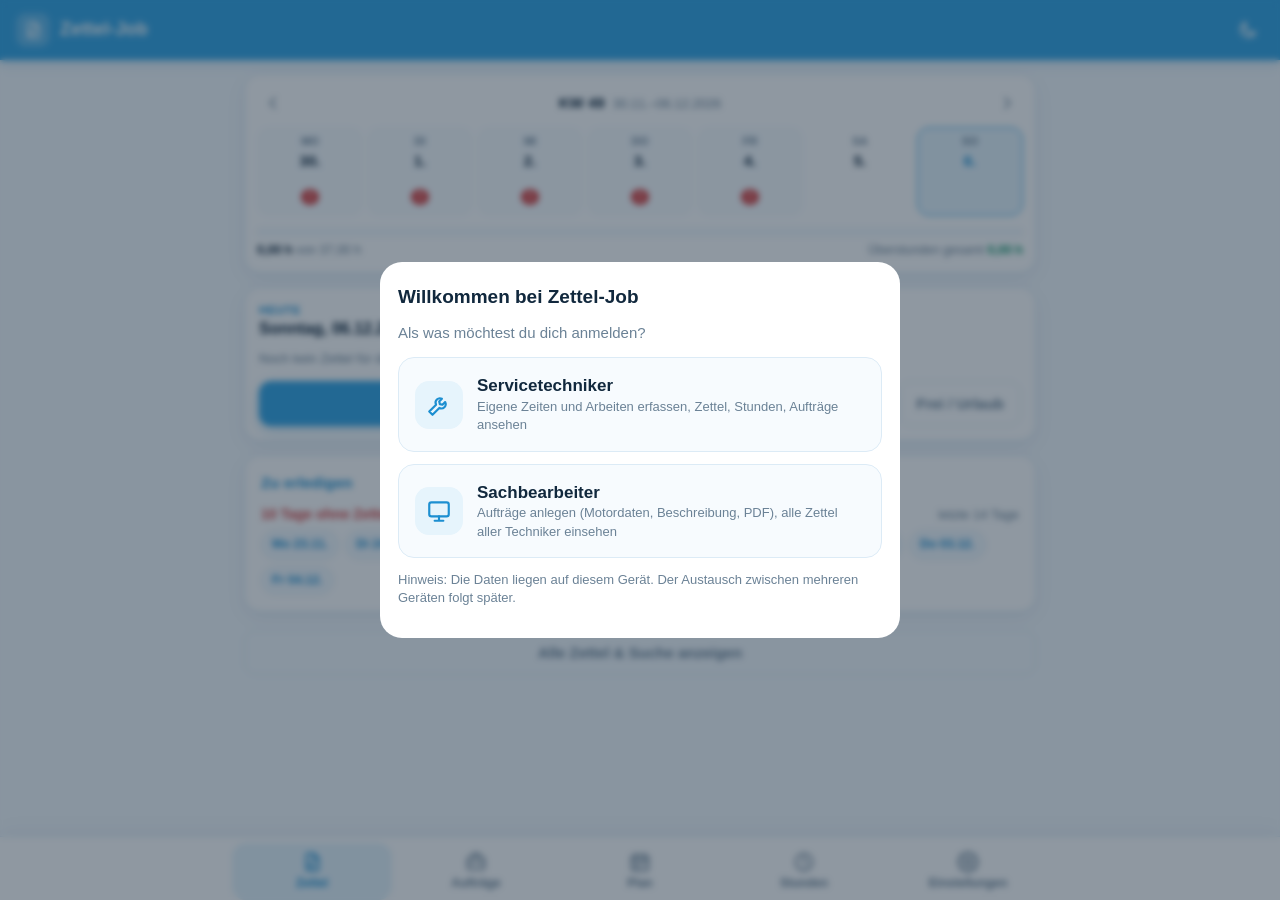
==== commit 79519182: "Einsatzplanung für Büro und Monteure - Neuer Tab „Plan“: Wochentafel Monteure × Mo–So mit eingeplant" ====
--- a/index.html
+++ b/index.html
@@ -92,6 +92,11 @@
         <div id="job-body"></div>
       </section>
 
+      <!-- Ansicht: Einsatzplan -->
+      <section class="view" id="view-plan">
+        <div id="plan-body"></div>
+      </section>
+
       <!-- Ansicht: Stunden & Überstunden -->
       <section class="view" id="view-hours">
         <div id="hours-body"></div>
@@ -112,6 +117,10 @@
       <button class="nav-item" data-view="jobs" onclick="showView('jobs')">
         <svg viewBox="0 0 24 24"><rect x="3" y="7" width="18" height="13" rx="2"/><path d="M8 7V5a2 2 0 0 1 2-2h4a2 2 0 0 1 2 2v2"/><path d="M3 13h18"/></svg>
         <span>Aufträge</span>
+      </button>
+      <button class="nav-item" data-view="plan" onclick="showView('plan')">
+        <svg viewBox="0 0 24 24"><rect x="3" y="5" width="18" height="16" rx="2"/><path d="M3 10h18M8 3v4M16 3v4M7 14h3M7 17h3M13 14h4"/></svg>
+        <span>Plan</span>
       </button>
       <button class="nav-item tech-only" data-view="hours" onclick="showView('hours')">
         <svg viewBox="0 0 24 24"><circle cx="12" cy="12" r="9"/><path d="M12 7v5l3 2"/></svg>
@@ -169,5 +178,6 @@
   <script src="js/09-orders.js"></script>
   <script src="js/10-jobs.js"></script>
   <script src="js/11-home.js"></script>
+  <script src="js/12-plan.js"></script>
 </body>
 </html>
--- a/style.css
+++ b/style.css
@@ -760,12 +760,70 @@
 .list-toggle { margin-top: 4px; }
 body.role-tech.home-list-hidden #view-sheets .fab { display: none; }
 
+/* ---------- Einsatzplan ---------- */
+.plan-card { padding: 12px; }
+.plan-scroll { overflow-x: auto; margin: 4px -12px 0; padding: 0 12px 4px; -webkit-overflow-scrolling: touch; }
+.plan-grid { display: grid; grid-template-columns: 96px repeat(7, minmax(88px, 1fr)); gap: 4px; min-width: 720px; }
+.plan-corner { position: sticky; left: 0; background: var(--surface); z-index: 2; }
+.plan-dayhead { display: flex; flex-direction: column; align-items: center; padding: 4px 0; border-radius: 8px; font-size: 12.5px; }
+.plan-dayhead small { color: var(--muted); }
+.plan-dayhead.today { background: var(--accent-soft); color: var(--accent-strong); }
+.plan-name { position: sticky; left: 0; z-index: 1; background: var(--surface); display: flex; flex-direction: column; justify-content: center; padding: 4px 6px 4px 0; min-width: 0; }
+.plan-name b { font-size: 13px; white-space: nowrap; overflow: hidden; text-overflow: ellipsis; }
+.plan-name small { font-size: 11px; color: var(--muted); }
+.plan-name.me b { color: var(--accent-strong); }
+.plan-cell {
+  position: relative; min-height: 64px; border: 1px solid var(--border); background: var(--surface-2); border-radius: 10px;
+  display: flex; flex-direction: column; gap: 3px; padding: 4px; text-align: left; align-items: stretch;
+}
+.plan-cell.we { background: transparent; }
+.plan-cell.today { border-color: var(--accent); }
+.plan-cell.conflict { border-color: var(--neg); box-shadow: inset 0 0 0 1px var(--neg); }
+.plan-cell:hover { border-color: var(--accent); }
+.plan-chip { display: flex; flex-direction: column; border-radius: 6px; padding: 2px 6px; font-size: 11.5px; line-height: 1.25; color: #fff; background: var(--accent-strong); min-width: 0; }
+.plan-chip b { font-weight: 800; white-space: nowrap; overflow: hidden; text-overflow: ellipsis; }
+.plan-chip small { font-size: 10.5px; opacity: .9; white-space: nowrap; overflow: hidden; text-overflow: ellipsis; }
+.plan-chip.kind-werkstatt { background: #6d8099; }
+.plan-chip.kind-mix { background: #7a5fc0; }
+.plan-chip.done { opacity: .45; }
+[data-theme="dark"] .plan-chip.kind-montage { background: #2f8fcf; }
+.plan-abs { font-size: 11px; font-weight: 700; border-radius: 6px; padding: 2px 6px; background: rgba(125, 147, 168, .2); color: var(--muted); }
+.plan-abs.off-urlaub, .plan-abs.off-abbau { background: rgba(18, 148, 107, .14); color: var(--pos); }
+.plan-abs.off-krank { background: rgba(214, 69, 69, .12); color: var(--neg); }
+.plan-worked { font-size: 10.5px; font-weight: 700; color: var(--pos); margin-top: auto; }
+.plan-warn { position: absolute; top: -6px; right: -6px; width: 18px; height: 18px; border-radius: 50%; background: var(--neg); color: #fff; font-size: 12px; font-weight: 800; display: grid; place-items: center; }
+.plan-legend { display: flex; flex-wrap: wrap; gap: 8px; align-items: center; margin-top: 10px; font-size: 12px; color: var(--muted); }
+.plan-legend .plan-chip { display: inline-flex; }
+.plan-warn-l i { display: inline-grid; place-items: center; width: 16px; height: 16px; border-radius: 50%; background: var(--neg); color: #fff; font-style: normal; font-weight: 800; font-size: 11px; margin-right: 4px; }
+.agenda-day { display: flex; gap: 12px; padding: 8px 0; }
+.agenda-day + .agenda-day { border-top: 1px solid var(--border); }
+.agenda-day.today .ag-date b { color: var(--accent-strong); }
+.ag-date { width: 56px; flex: 0 0 56px; display: flex; flex-direction: column; }
+.ag-date small { color: var(--muted); font-size: 12px; }
+.ag-items { flex: 1; min-width: 0; display: flex; flex-direction: column; gap: 6px; }
+.ag-job { display: flex; flex-direction: column; text-align: left; border: 1px solid var(--border); border-left: 4px solid var(--accent-strong); background: var(--surface-2); border-radius: 10px; padding: 6px 10px; }
+.ag-job.kind-werkstatt { border-left-color: #6d8099; }
+.ag-job.kind-mix { border-left-color: #7a5fc0; }
+.ag-job small { color: var(--muted); font-size: 12px; }
+.row-actions { display: flex; flex-direction: column; align-items: flex-end; gap: 2px; }
+.plain-btn { border: 0; background: none; text-align: left; padding: 0; display: flex; flex-direction: column; min-width: 0; }
+.plain-btn small { color: var(--muted); font-size: 12.5px; }
+.wk-plan { display: flex; gap: 2px; min-height: 4px; }
+.wk-plan i { display: block; width: 14px; height: 4px; border-radius: 2px; background: var(--accent-strong); }
+.wk-plan i.kind-werkstatt { background: #6d8099; }
+.wk-plan i.kind-mix { background: #7a5fc0; }
+@media print {
+  #print-area .pr-plan th, #print-area .pr-plan td { font-size: 8.5pt; white-space: pre-wrap; height: 34pt; }
+  #print-area .pr-plan tbody th { width: 14%; }
+}
+
 /* ---------- Druck ---------- */
 #print-area { display: none; }
 
 @media print {
   @page { size: A4; margin: 12mm; }
-  html, body { background: #fff !important; color: #000; }
+  html, body { background: #fff !important; color: #000; color-scheme: light !important; }
+  :root, [data-theme="dark"] { --bg: #fff; --text: #000; color-scheme: light; }
   #app, .modal-backdrop, .sign-overlay, .toast { display: none !important; }
   #print-area { display: block; font-size: 10pt; color: #000; }
   .pr-page { font-family: Arial, Helvetica, sans-serif; color: #000; }
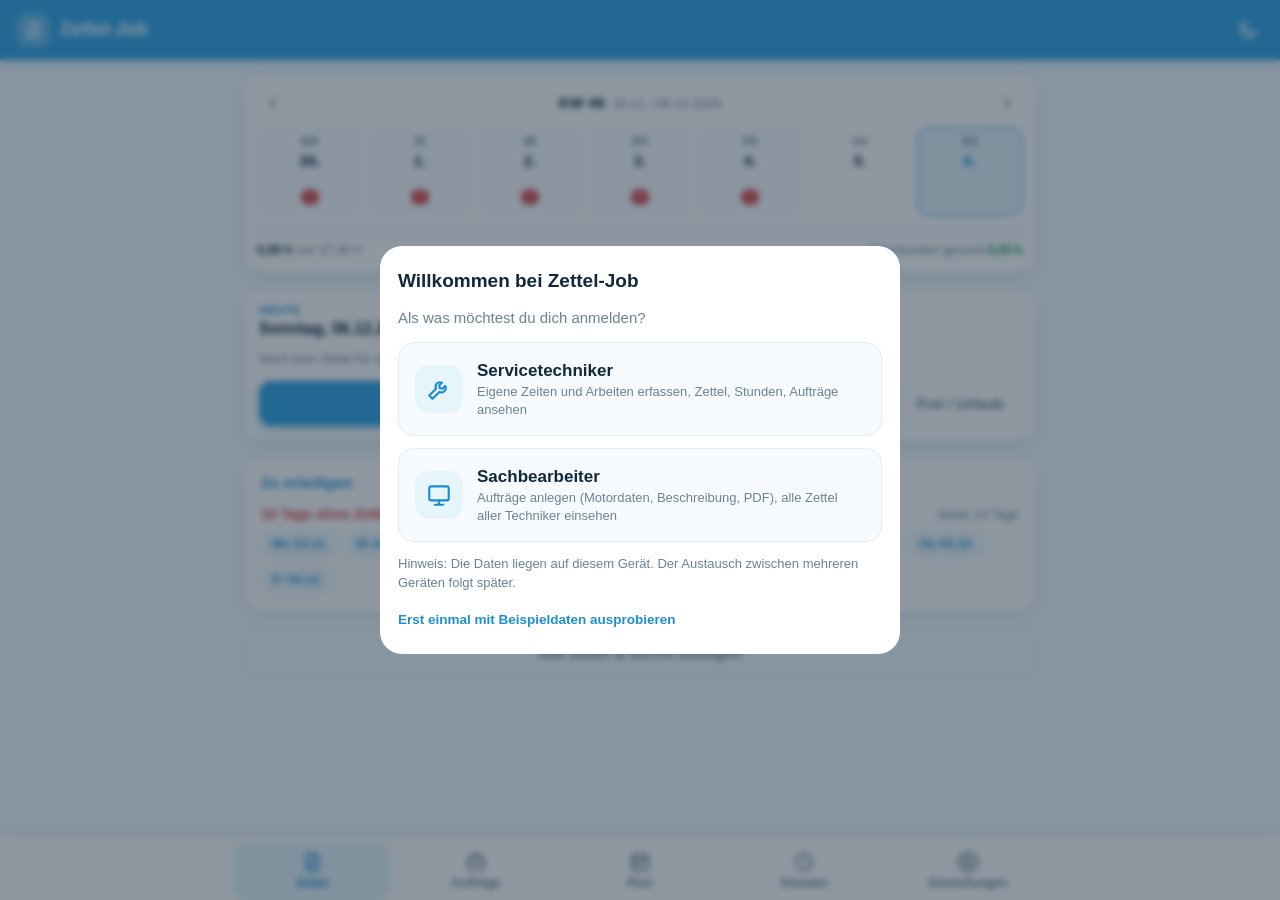
==== commit 4b442f30: "Vorzeigefertig: Demo-Modus und Feinschliff - Demo-Modus mit Beispieldaten (4 Monteure, 5 Aufträge al" ====
--- a/index.html
+++ b/index.html
@@ -40,6 +40,10 @@
         </button>
       </div>
     </header>
+    <div class="demo-banner" id="demo-banner" hidden>
+      <span><b>DEMO</b> · Beispieldaten</span>
+      <button onclick="endDemo()">Demo beenden</button>
+    </div>
 
     <main>
       <!-- Ansicht: Zettel-Liste -->
@@ -179,5 +183,6 @@
   <script src="js/10-jobs.js"></script>
   <script src="js/11-home.js"></script>
   <script src="js/12-plan.js"></script>
+  <script src="js/13-demo.js"></script>
 </body>
 </html>
--- a/style.css
+++ b/style.css
@@ -817,6 +817,65 @@
   #print-area .pr-plan tbody th { width: 14%; }
 }
 
+/* ---------- Monteure ---------- */
+.tech-pick { display: flex; flex-direction: column; gap: 6px; margin-bottom: 14px; max-height: 46vh; overflow-y: auto; }
+.tech-pick-btn { display: flex; align-items: center; gap: 12px; text-align: left; border: 1.5px solid var(--border); background: var(--surface-2); border-radius: 12px; padding: 10px 12px; }
+.tech-pick-btn:hover, .tech-pick-btn.current { border-color: var(--accent); background: var(--accent-softer); }
+.tech-pick-btn span:last-child { display: flex; flex-direction: column; }
+.tech-pick-btn small { color: var(--muted); font-size: 12.5px; }
+.avatar { width: 38px; height: 38px; flex: 0 0 38px; border-radius: 50%; background: var(--accent); color: #fff; font-weight: 800; font-size: 14px; display: grid; place-items: center; }
+[data-theme="dark"] .avatar { color: #06243b; }
+.avatar.small { width: 30px; height: 30px; flex-basis: 30px; font-size: 12px; }
+.tech-row .tech-phone { width: 130px; flex: 0 0 130px; padding: 8px 10px; min-height: 40px; }
+.tech-count { white-space: nowrap; }
+.tech-row { display: grid; grid-template-columns: 30px minmax(0, 1fr) 130px auto auto; align-items: center; gap: 8px; }
+.tech-row .code-l, .tech-row .tech-phone { width: 100%; }
+@media (max-width: 560px) {
+  .tech-row { grid-template-columns: 30px minmax(0, 1fr) auto; grid-template-areas: "av name del" ". phone count"; }
+  .tech-row .avatar { grid-area: av; }
+  .tech-row .code-l { grid-area: name; }
+  .tech-row .icon-btn { grid-area: del; }
+  .tech-row .tech-phone { grid-area: phone; }
+  .tech-row .tech-count { grid-area: count; }
+}
+.login-card .btn, .install-card .btn { white-space: nowrap; }
+
+/* ---------- Demo ---------- */
+.demo-banner {
+  position: sticky; top: calc(58px + env(safe-area-inset-top, 0px)); z-index: 29;
+  display: flex; align-items: center; justify-content: center; gap: 12px;
+  background: #f5b82e; color: #3b2a00; font-size: 13px; padding: 6px 12px;
+}
+.demo-banner[hidden] { display: none; }
+.demo-banner button { border: 0; background: rgba(0, 0, 0, .12); color: inherit; font-weight: 700; font-size: 12.5px; border-radius: 999px; padding: 3px 12px; }
+.demo-card { display: flex; align-items: center; justify-content: space-between; gap: 12px; }
+.demo-card > div { display: flex; flex-direction: column; }
+.demo-card .btn { white-space: nowrap; }
+
+/* ---------- Feinschliff ---------- */
+.job-desc-snip { display: -webkit-box; -webkit-line-clamp: 2; -webkit-box-orient: vertical; overflow: hidden; white-space: normal; }
+.avatar-stack { display: inline-flex; }
+.avatar.mini { width: 26px; height: 26px; flex-basis: 26px; font-size: 10.5px; border: 2px solid var(--surface); margin-left: -6px; }
+.avatar-stack .avatar.mini:first-child { margin-left: 0; }
+.sc-badges { align-items: center; }
+.kpi-grid { display: grid; grid-template-columns: repeat(4, 1fr); gap: 8px; margin-bottom: 14px; }
+.kpi { border: 1px solid var(--border); background: var(--surface); border-radius: 14px; padding: 10px 12px; text-align: left; display: flex; flex-direction: column; box-shadow: var(--shadow); }
+.kpi b { font-size: 22px; font-weight: 800; color: var(--accent-strong); line-height: 1.1; }
+.kpi b small { font-size: 13px; color: var(--muted); font-weight: 700; }
+.kpi span { font-size: 12px; color: var(--muted); font-weight: 600; }
+.kpi.warn b { color: var(--warn); }
+@media (max-width: 560px) { .kpi-grid { grid-template-columns: 1fr 1fr; } }
+.plan-cell.today { border-color: var(--border); background: var(--accent-softer); }
+.plan-missing { font-size: 10.5px; font-weight: 700; color: var(--warn); margin-top: auto; }
+.plan-legend .plan-missing { margin: 0; }
+.toast.has-action { display: flex; align-items: center; gap: 12px; pointer-events: auto; }
+.toast-action { border: 0; background: rgba(255, 255, 255, .18); color: inherit; font-weight: 800; border-radius: 8px; padding: 5px 10px; }
+[data-theme="dark"] .toast-action { background: rgba(0, 0, 0, .12); }
+
+.h-date { white-space: nowrap; }
+.o-day { grid-template-columns: 84px 1fr 64px 64px; }
+@media (max-width: 560px) { .o-day { grid-template-columns: 76px 1fr 56px 56px; } }
+
 /* ---------- Druck ---------- */
 #print-area { display: none; }
 
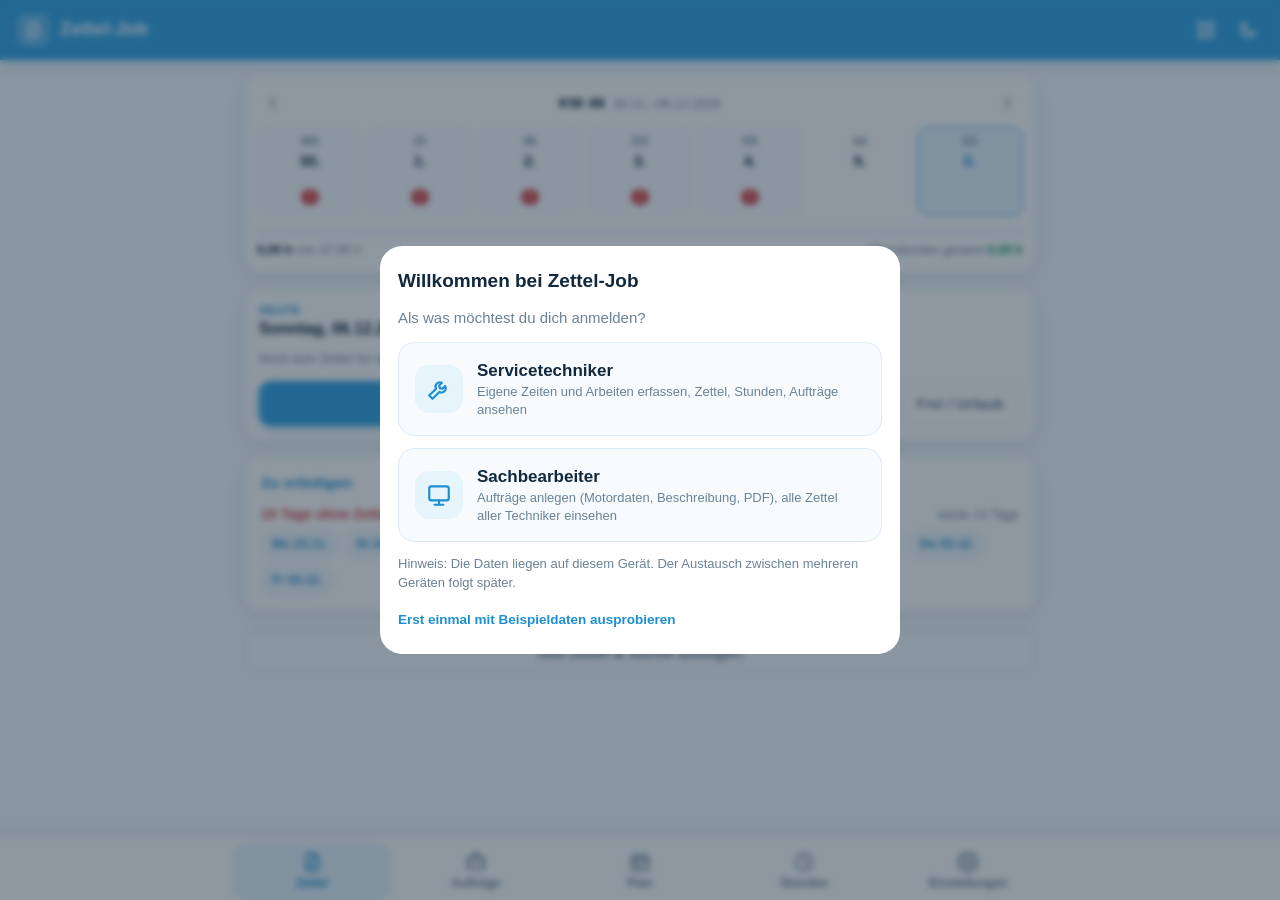
==== commit cff869a0: "Wechsel zu Befunde, Monteur-Akte fürs Büro - App-Umschalter oben (Kachel-Symbol): Zettel-Job ↔ Befun" ====
--- a/index.html
+++ b/index.html
@@ -33,6 +33,9 @@
         </button>
         <button class="icon-btn" id="btn-sheet-menu" onclick="openSheetMenu()" aria-label="Mehr" hidden>
           <svg viewBox="0 0 24 24"><circle cx="12" cy="5" r="1.4"/><circle cx="12" cy="12" r="1.4"/><circle cx="12" cy="19" r="1.4"/></svg>
+        </button>
+        <button class="icon-btn" id="btn-apps" onclick="openAppSwitcher()" aria-label="Apps wechseln" title="Zu Befunde wechseln">
+          <svg viewBox="0 0 24 24"><rect x="4" y="4" width="6" height="6" rx="1.5"/><rect x="14" y="4" width="6" height="6" rx="1.5"/><rect x="4" y="14" width="6" height="6" rx="1.5"/><rect x="14" y="14" width="6" height="6" rx="1.5"/></svg>
         </button>
         <button class="icon-btn" id="btn-theme" onclick="toggleTheme()" aria-label="Hell/Dunkel umschalten">
           <svg class="ico-moon" viewBox="0 0 24 24"><path d="M20 14.5A8 8 0 0 1 9.5 4a8 8 0 1 0 10.5 10.5z"/></svg>
@@ -99,6 +102,11 @@
       <!-- Ansicht: Einsatzplan -->
       <section class="view" id="view-plan">
         <div id="plan-body"></div>
+      </section>
+
+      <!-- Ansicht: Monteur-Akte (Büro) -->
+      <section class="view" id="view-staff">
+        <div id="staff-body"></div>
       </section>
 
       <!-- Ansicht: Stunden & Überstunden -->
@@ -184,5 +192,7 @@
   <script src="js/11-home.js"></script>
   <script src="js/12-plan.js"></script>
   <script src="js/13-demo.js"></script>
+  <script src="js/14-apps.js"></script>
+  <script src="js/15-staff.js"></script>
 </body>
 </html>
--- a/style.css
+++ b/style.css
@@ -876,6 +876,47 @@
 .o-day { grid-template-columns: 84px 1fr 64px 64px; }
 @media (max-width: 560px) { .o-day { grid-template-columns: 76px 1fr 56px 56px; } }
 
+/* ---------- App-Wechsel / Befunde ---------- */
+.app-switch { display: flex; flex-direction: column; gap: 8px; margin-bottom: 10px; }
+.app-tile { display: flex; align-items: center; gap: 12px; text-align: left; width: 100%; border: 1.5px solid var(--border); background: var(--surface-2); border-radius: 14px; padding: 12px; }
+.app-tile img { width: 44px; height: 44px; border-radius: 11px; }
+.app-tile > span:not(.bf-icon) { flex: 1; display: flex; flex-direction: column; }
+.app-tile small { color: var(--muted); font-size: 12.5px; }
+.app-tile em { font-style: normal; font-size: 11.5px; font-weight: 700; color: var(--accent-strong); background: var(--accent-soft); border-radius: 999px; padding: 3px 9px; }
+.app-tile.current { border-color: var(--accent); background: var(--accent-softer); }
+button.app-tile:hover { border-color: var(--accent); }
+.befunde-slot:empty { display: none; }
+.befunde-box { display: flex; align-items: center; gap: 10px; flex-wrap: wrap; margin: 12px 0; padding: 10px 12px; border-radius: 12px; border: 1px solid var(--border); background: var(--surface-2); }
+.card > .befunde-slot .befunde-box, #job-body > .befunde-slot .befunde-box { margin-top: 0; }
+#job-body > .befunde-slot { margin-bottom: 14px; }
+#job-body > .befunde-slot .befunde-box { background: var(--surface); box-shadow: var(--shadow); }
+.bf-icon { width: 34px; height: 34px; border-radius: 10px; background: #2f8f6f; color: #fff; display: grid; place-items: center; }
+.bf-icon svg { width: 20px; height: 20px; }
+.bf-icon.big { width: 44px; height: 44px; border-radius: 11px; flex: 0 0 44px; }
+.bf-icon.big svg { width: 26px; height: 26px; }
+.bf-text { flex: 1; min-width: 120px; display: flex; flex-direction: column; }
+.bf-text small { color: var(--muted); font-size: 12.5px; }
+.befunde-box .btn { padding: 7px 12px; min-height: 36px; font-size: 13.5px; }
+
+/* ---------- Monteur-Akte ---------- */
+.staff-row { display: flex; align-items: center; gap: 6px; }
+.staff-open { flex: 1; min-width: 0; display: flex; align-items: center; gap: 10px; text-align: left; border: 1px solid var(--border); background: var(--surface-2); border-radius: 12px; padding: 8px 10px; }
+.staff-open:hover { border-color: var(--accent); }
+.staff-open svg { color: var(--muted); width: 18px; height: 18px; }
+.staff-info { flex: 1; min-width: 0; display: flex; flex-direction: column; }
+.staff-info small { color: var(--muted); font-size: 12px; white-space: nowrap; overflow: hidden; text-overflow: ellipsis; }
+.staff-bal { font-weight: 800; font-size: 13.5px; white-space: nowrap; }
+.staff-bal.pos { color: var(--pos); } .staff-bal.neg { color: var(--neg); }
+.staff-head { display: flex; align-items: center; gap: 14px; }
+.staff-id { flex: 1; display: flex; flex-direction: column; }
+.staff-id b { font-size: 18px; }
+.avatar.big { width: 52px; height: 52px; flex-basis: 52px; font-size: 18px; }
+.staff-edit { display: flex; align-items: center; gap: 8px; margin-bottom: 8px; }
+.staff-edit input { width: 120px; font-size: 22px; font-weight: 800; text-align: center; border: 1.5px solid var(--border); background: var(--surface-2); border-radius: var(--radius-sm); padding: 8px; outline: none; }
+.staff-edit input:focus { border-color: var(--accent); background: var(--surface); }
+.staff-quick { margin-bottom: 12px; }
+.managed-note { font-size: 12.5px; font-weight: 600; color: var(--accent-strong); background: var(--accent-softer); border-radius: 8px; padding: 6px 10px; margin: 0 0 8px; }
+
 /* ---------- Druck ---------- */
 #print-area { display: none; }
 
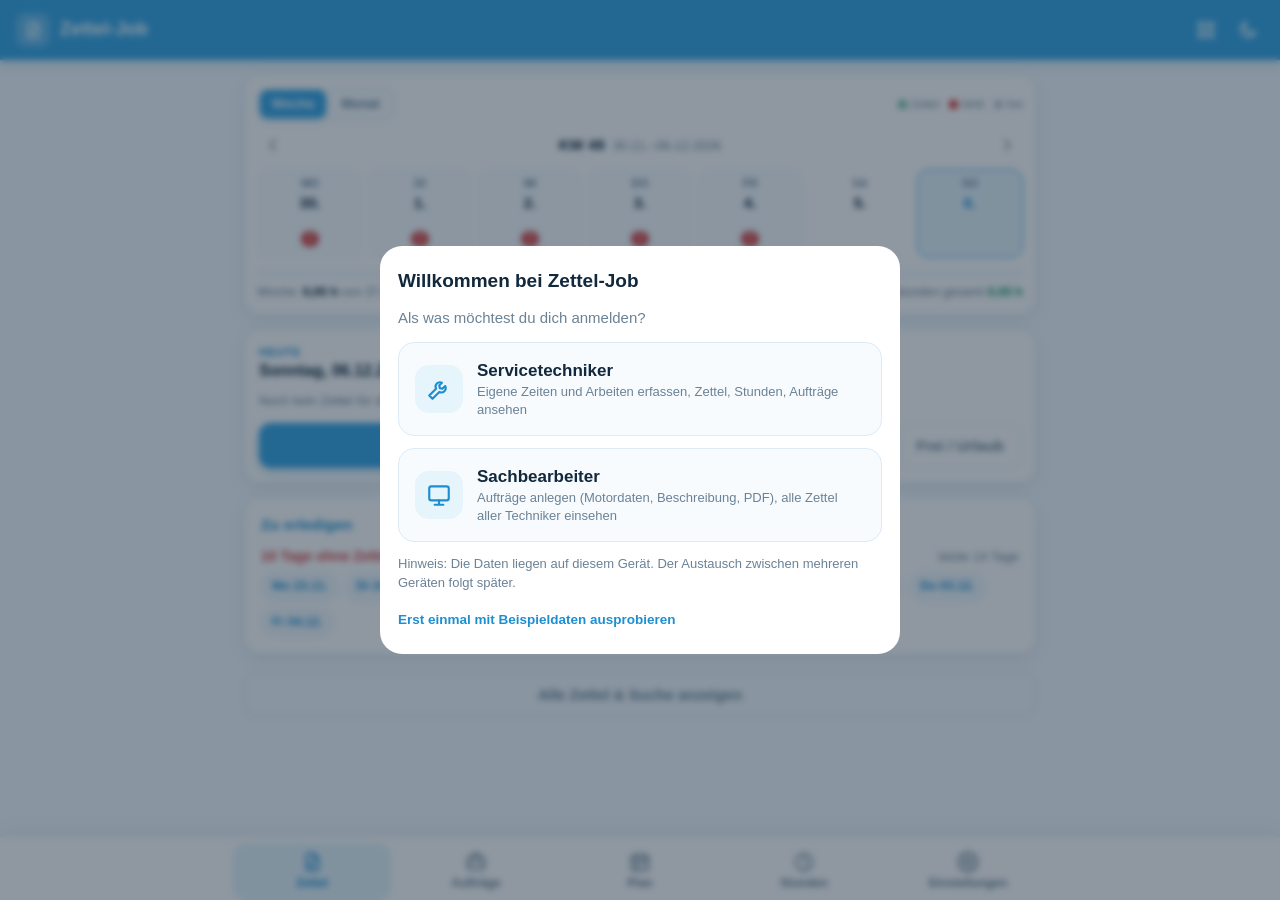
==== commit d610a53b: "Synchronisation über eigenen PocketBase-Server - Neu: Einstellungen → Synchronisation (Server-Adress" ====
--- a/index.html
+++ b/index.html
@@ -33,6 +33,9 @@
         </button>
         <button class="icon-btn" id="btn-sheet-menu" onclick="openSheetMenu()" aria-label="Mehr" hidden>
           <svg viewBox="0 0 24 24"><circle cx="12" cy="5" r="1.4"/><circle cx="12" cy="12" r="1.4"/><circle cx="12" cy="19" r="1.4"/></svg>
+        </button>
+        <button class="icon-btn sync-off" id="btn-sync" onclick="runSync(true)" aria-label="Jetzt abgleichen" hidden>
+          <svg viewBox="0 0 24 24"><path d="M7 18a4.5 4.5 0 0 1-.6-8.96A6 6 0 0 1 18 8.5a4 4 0 0 1-.5 7.97"/><path d="M12 12v8M9 17l3 3 3-3"/></svg>
         </button>
         <button class="icon-btn" id="btn-apps" onclick="openAppSwitcher()" aria-label="Apps wechseln" title="Zu Befunde wechseln">
           <svg viewBox="0 0 24 24"><rect x="4" y="4" width="6" height="6" rx="1.5"/><rect x="14" y="4" width="6" height="6" rx="1.5"/><rect x="4" y="14" width="6" height="6" rx="1.5"/><rect x="14" y="14" width="6" height="6" rx="1.5"/></svg>
@@ -194,5 +197,6 @@
   <script src="js/13-demo.js"></script>
   <script src="js/14-apps.js"></script>
   <script src="js/15-staff.js"></script>
+  <script src="js/16-sync.js"></script>
 </body>
 </html>
--- a/style.css
+++ b/style.css
@@ -917,6 +917,50 @@
 .staff-quick { margin-bottom: 12px; }
 .managed-note { font-size: 12.5px; font-weight: 600; color: var(--accent-strong); background: var(--accent-softer); border-radius: 8px; padding: 6px 10px; margin: 0 0 8px; }
 
+/* ---------- Kalender Woche/Monat ---------- */
+.cal-mode { display: flex; align-items: center; justify-content: space-between; gap: 8px; margin-bottom: 8px; flex-wrap: wrap; }
+.cal-legend { display: flex; align-items: center; gap: 4px; font-size: 11.5px; color: var(--muted); }
+.cal-legend i { display: inline-block; width: 9px; height: 9px; border-radius: 3px; margin-left: 6px; }
+.lg-ok { background: rgba(18, 148, 107, .55); } .lg-missing { background: var(--neg); } .lg-off { background: rgba(125, 147, 168, .5); }
+.wk-grid.month { gap: 3px; }
+.mo-head { text-align: center; font-size: 11px; font-weight: 700; color: var(--muted); text-transform: uppercase; padding-bottom: 2px; }
+.mo-blank { min-height: 1px; }
+.wk-day.mo-day { padding: 4px 0 3px; border-radius: 9px; min-height: 52px; }
+.wk-day.mo-day .wk-date { font-size: 13.5px; }
+.wk-day.mo-day .wk-h { font-size: 10.5px; min-height: 13px; }
+.wk-day.mo-day .wk-st { font-size: 10.5px; min-height: 13px; line-height: 13px; width: auto; }
+.wk-day.mo-day.st-ok { background: rgba(18, 148, 107, .12); }
+.wk-day.mo-day.st-missing { background: rgba(214, 69, 69, .12); }
+.wk-day.mo-day.st-missing .wk-st { width: 14px; border-radius: 50%; }
+.wk-day.mo-day.st-off { background: rgba(125, 147, 168, .16); }
+.wk-day.mo-day.st-draft { background: rgba(201, 138, 10, .12); }
+.wk-day.mo-day.sel { background: var(--accent-soft); border-color: var(--accent); }
+.wk-day.mo-day .wk-plan i { width: 10px; height: 3px; }
+.office-cal .oc-count { color: var(--pos); font-weight: 700; }
+.office-cal .wk-day.mo-day.st-none .oc-count { color: transparent; }
+.oc-hint { margin: 8px 0 0; }
+
+.pause-setting { display: flex; align-items: center; justify-content: space-between; gap: 10px; flex-wrap: wrap; margin: 6px 0 10px; }
+.pause-times { display: flex; align-items: center; gap: 6px; }
+.pause-times input { width: 72px; text-align: center; font-weight: 700; border: 1.5px solid var(--border); background: var(--surface-2); border-radius: var(--radius-sm); padding: 8px 6px; min-height: 40px; outline: none; }
+.pause-times input:focus { border-color: var(--accent); }
+.pause-times input:disabled { opacity: .5; }
+
+/* ---------- Synchronisation ---------- */
+#btn-sync[hidden] { display: none; }
+#btn-sync.sync-busy svg { animation: syncpulse 1s ease-in-out infinite; }
+#btn-sync.sync-error, #btn-sync.sync-offline { color: #ffd166; }
+[data-theme="dark"] #btn-sync.sync-error, [data-theme="dark"] #btn-sync.sync-offline { color: var(--warn); }
+@keyframes syncpulse { 50% { opacity: .35; } }
+.sync-status { display: flex; align-items: flex-start; gap: 10px; background: var(--surface-2); border: 1px solid var(--border); border-radius: 12px; padding: 10px 12px; margin-bottom: 10px; }
+.sync-status > span:last-child { display: flex; flex-direction: column; min-width: 0; }
+.sync-status small { color: var(--muted); font-size: 12px; overflow-wrap: anywhere; }
+.sync-dot { width: 10px; height: 10px; border-radius: 50%; margin-top: 5px; background: var(--pos); flex: 0 0 10px; }
+.sync-status.st-busy .sync-dot { background: var(--accent); animation: syncpulse 1s infinite; }
+.sync-status.st-error .sync-dot { background: var(--neg); }
+.sync-status.st-offline .sync-dot, .sync-status.st-off .sync-dot { background: var(--warn); }
+.sync-err { color: var(--neg) !important; font-weight: 600; font-size: 12.5px; }
+
 /* ---------- Druck ---------- */
 #print-area { display: none; }
 
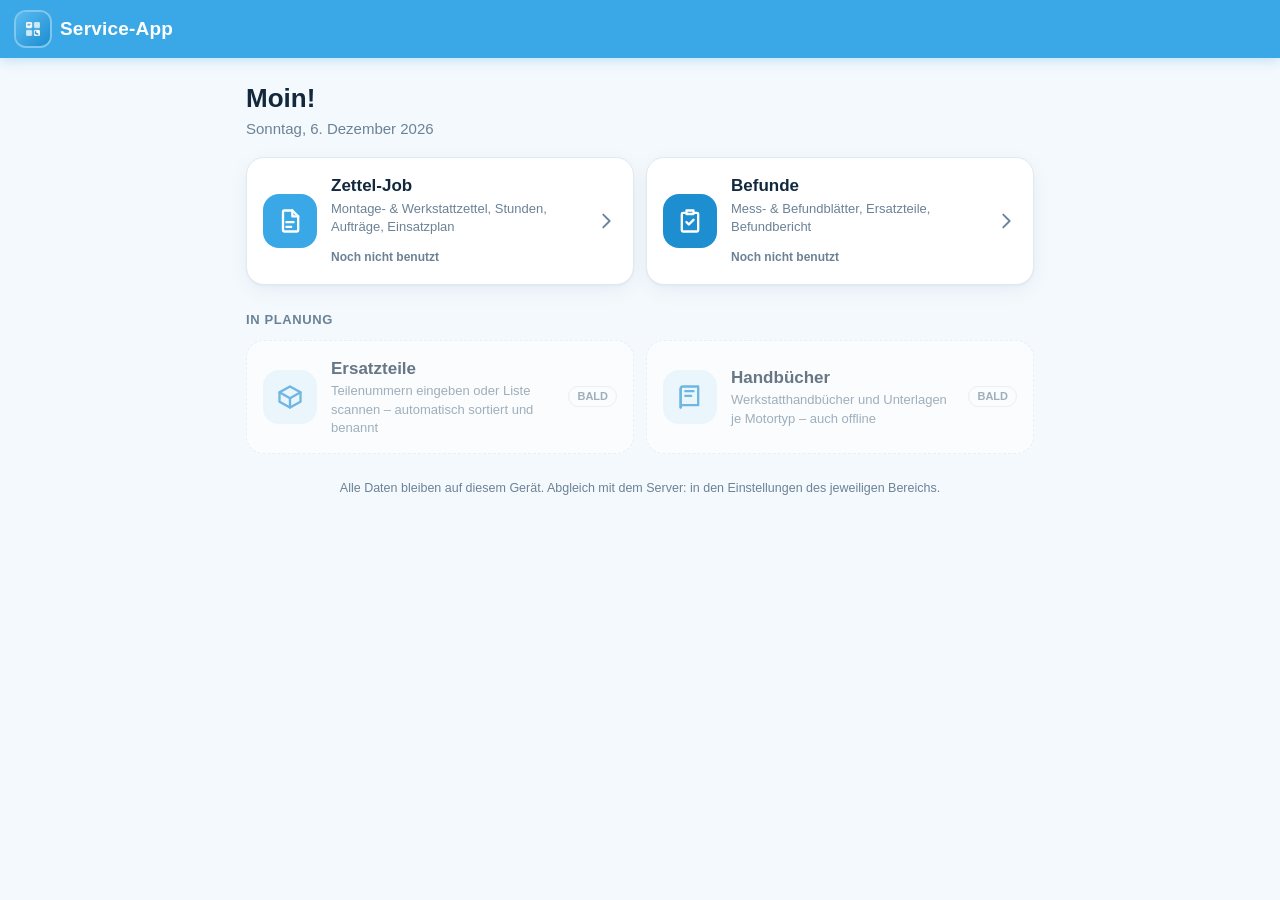
==== commit ad6dc7bb: "Service-App: Startseite mit Zettel-Job und Befunde in einer App - Startseite mit Kacheln, Überblick " ====
--- a/index.html
+++ b/index.html
@@ -6,197 +6,75 @@
   <meta name="theme-color" content="#3aa8e6">
   <meta name="apple-mobile-web-app-capable" content="yes">
   <meta name="apple-mobile-web-app-status-bar-style" content="default">
-  <meta name="apple-mobile-web-app-title" content="Zettel-Job">
-  <title>Zettel-Job</title>
+  <meta name="apple-mobile-web-app-title" content="Service-App">
+  <title>Service-App</title>
   <link rel="manifest" href="manifest.json">
   <link rel="icon" href="icons/icon-192.png">
   <link rel="apple-touch-icon" href="icons/icon-192.png">
-  <link rel="stylesheet" href="style.css">
+  <link rel="stylesheet" href="start.css">
 </head>
 <body>
-  <div id="app">
-    <!-- Kopfzeile -->
-    <header class="topbar">
-      <button class="icon-btn" id="btn-back" onclick="goBack()" aria-label="Zurück" hidden>
-        <svg viewBox="0 0 24 24"><path d="M15 5l-7 7 7 7"/></svg>
-      </button>
-      <div class="brand" id="topbar-title">
-        <span class="brand-mark">
-          <svg viewBox="0 0 24 24"><path d="M7 3h7l5 5v12a1 1 0 0 1-1 1H7a1 1 0 0 1-1-1V4a1 1 0 0 1 1-1z"/><path d="M14 3v5h5"/><path d="M9 13h6M9 17h4"/></svg>
+  <header class="topbar">
+    <div class="brand">
+      <img class="brand-logo" src="icons/icon-192.png" alt="">
+      <span class="brand-text">Service-App</span>
+    </div>
+    <button class="install-btn" id="btn-install" onclick="installApp()" hidden>Installieren</button>
+  </header>
+
+  <main>
+    <section class="hello">
+      <h1 id="hello-title">Moin!</h1>
+      <p class="muted" id="hello-date"></p>
+    </section>
+
+    <section class="tiles">
+      <a class="tile" id="tile-zettel" href="zettel/">
+        <span class="tile-icon"><svg viewBox="0 0 24 24"><path d="M7 3h7l5 5v12a1 1 0 0 1-1 1H7a1 1 0 0 1-1-1V4a1 1 0 0 1 1-1z"/><path d="M14 3v5h5"/><path d="M9 13h6M9 17h4"/></svg></span>
+        <span class="tile-body">
+          <b>Zettel-Job</b>
+          <small>Montage- &amp; Werkstattzettel, Stunden, Aufträge, Einsatzplan</small>
+          <span class="tile-stats" id="stats-zettel"></span>
         </span>
-        <span class="brand-text">Zettel-Job</span>
-        <span class="role-badge" id="role-badge" onclick="openRoleChooser()" title="Rolle wechseln"></span>
+        <svg class="tile-go" viewBox="0 0 24 24"><path d="M9 5l7 7-7 7"/></svg>
+      </a>
+      <a class="tile" id="tile-befunde" href="befunde/">
+        <span class="tile-icon"><svg viewBox="0 0 24 24"><path d="M9 3h6v3H9z"/><path d="M8 5H6a1 1 0 0 0-1 1v14a1 1 0 0 0 1 1h12a1 1 0 0 0 1-1V6a1 1 0 0 0-1-1h-2"/><path d="M9 13l2 2 4-4"/></svg></span>
+        <span class="tile-body">
+          <b>Befunde</b>
+          <small>Mess- &amp; Befundblätter, Ersatzteile, Befundbericht</small>
+          <span class="tile-stats" id="stats-befunde"></span>
+        </span>
+        <svg class="tile-go" viewBox="0 0 24 24"><path d="M9 5l7 7-7 7"/></svg>
+      </a>
+    </section>
+
+    <section class="card" id="todo-card" hidden>
+      <h2 class="card-title">Zu erledigen</h2>
+      <div id="todo-list"></div>
+    </section>
+
+    <section class="soon">
+      <h2 class="soon-title">In Planung</h2>
+      <div class="tiles">
+        <div class="tile disabled">
+          <span class="tile-icon"><svg viewBox="0 0 24 24"><path d="M21 8l-9-5-9 5 9 5 9-5z"/><path d="M3 8v8l9 5 9-5V8"/><path d="M12 13v8"/></svg></span>
+          <span class="tile-body"><b>Ersatzteile</b><small>Teilenummern eingeben oder Liste scannen – automatisch sortiert und benannt</small></span>
+          <em class="soon-pill">bald</em>
+        </div>
+        <div class="tile disabled">
+          <span class="tile-icon"><svg viewBox="0 0 24 24"><path d="M4 5a2 2 0 0 1 2-2h13v16H6a2 2 0 0 0-2 2z"/><path d="M4 21V5"/><path d="M8 7h7M8 11h5"/></svg></span>
+          <span class="tile-body"><b>Handbücher</b><small>Werkstatthandbücher und Unterlagen je Motortyp – auch offline</small></span>
+          <em class="soon-pill">bald</em>
+        </div>
       </div>
-      <div class="topbar-actions">
-        <button class="icon-btn" id="btn-print" onclick="printCurrent()" aria-label="Drucken / PDF" hidden>
-          <svg viewBox="0 0 24 24"><path d="M7 9V3h10v6"/><rect x="3" y="9" width="18" height="8" rx="2"/><path d="M7 14h10v7H7z"/></svg>
-        </button>
-        <button class="icon-btn" id="btn-sheet-menu" onclick="openSheetMenu()" aria-label="Mehr" hidden>
-          <svg viewBox="0 0 24 24"><circle cx="12" cy="5" r="1.4"/><circle cx="12" cy="12" r="1.4"/><circle cx="12" cy="19" r="1.4"/></svg>
-        </button>
-        <button class="icon-btn sync-off" id="btn-sync" onclick="runSync(true)" aria-label="Jetzt abgleichen" hidden>
-          <svg viewBox="0 0 24 24"><path d="M7 18a4.5 4.5 0 0 1-.6-8.96A6 6 0 0 1 18 8.5a4 4 0 0 1-.5 7.97"/><path d="M12 12v8M9 17l3 3 3-3"/></svg>
-        </button>
-        <button class="icon-btn" id="btn-apps" onclick="openAppSwitcher()" aria-label="Apps wechseln" title="Zu Befunde wechseln">
-          <svg viewBox="0 0 24 24"><rect x="4" y="4" width="6" height="6" rx="1.5"/><rect x="14" y="4" width="6" height="6" rx="1.5"/><rect x="4" y="14" width="6" height="6" rx="1.5"/><rect x="14" y="14" width="6" height="6" rx="1.5"/></svg>
-        </button>
-        <button class="icon-btn" id="btn-theme" onclick="toggleTheme()" aria-label="Hell/Dunkel umschalten">
-          <svg class="ico-moon" viewBox="0 0 24 24"><path d="M20 14.5A8 8 0 0 1 9.5 4a8 8 0 1 0 10.5 10.5z"/></svg>
-          <svg class="ico-sun" viewBox="0 0 24 24"><circle cx="12" cy="12" r="4"/><path d="M12 2v2M12 20v2M4.9 4.9l1.4 1.4M17.7 17.7l1.4 1.4M2 12h2M20 12h2M4.9 19.1l1.4-1.4M17.7 6.3l1.4-1.4"/></svg>
-        </button>
-      </div>
-    </header>
-    <div class="demo-banner" id="demo-banner" hidden>
-      <span><b>DEMO</b> · Beispieldaten</span>
-      <button onclick="endDemo()">Demo beenden</button>
-    </div>
+    </section>
 
-    <main>
-      <!-- Ansicht: Zettel-Liste -->
-      <section class="view active" id="view-sheets">
-        <div class="tech-only" id="tech-home"></div>
-        <div class="office-head office-only" id="office-head"></div>
-        <div id="sheet-browser">
-        <div class="toolbar">
-          <div class="search">
-            <svg viewBox="0 0 24 24"><circle cx="11" cy="11" r="7"/><path d="M20 20l-4-4"/></svg>
-            <input type="search" id="sheet-search" placeholder="Suchen: Auftrag, Kunde, Schiff …" oninput="renderSheetList()">
-          </div>
-          <div class="toolbar-row">
-            <div class="chips" id="sheet-filter">
-              <button class="chip active" data-filter="all" onclick="setSheetFilter('all')">Alle</button>
-              <button class="chip" data-filter="montage" onclick="setSheetFilter('montage')">Montage</button>
-              <button class="chip" data-filter="werkstatt" onclick="setSheetFilter('werkstatt')">Werkstatt</button>
-            </div>
-            <button class="chip chip-action" onclick="openComposeModal()">
-              <svg viewBox="0 0 24 24"><rect x="4" y="3" width="12" height="15" rx="2"/><path d="M8 21h10a2 2 0 0 0 2-2V7"/></svg>
-              Auftrag zusammenstellen
-            </button>
-          </div>
-        </div>
-        <div id="sheet-list" class="sheet-list"></div>
-        </div>
-        <button class="fab tech-only" onclick="openNewSheetModal()" aria-label="Neuer Zettel">
-          <svg viewBox="0 0 24 24"><path d="M12 5v14M5 12h14"/></svg>
-          <span>Neuer Zettel</span>
-        </button>
-      </section>
+    <p class="foot muted">Alle Daten bleiben auf diesem Gerät. Abgleich mit dem Server: in den Einstellungen des jeweiligen Bereichs.</p>
+  </main>
 
-      <!-- Ansicht: Zettel bearbeiten -->
-      <section class="view" id="view-editor">
-        <div id="editor-body"></div>
-      </section>
-
-      <!-- Ansicht: Auftrag zusammengestellt -->
-      <section class="view" id="view-order">
-        <div id="order-body"></div>
-      </section>
-
-      <!-- Ansicht: Aufträge (Liste) -->
-      <section class="view" id="view-jobs">
-        <div id="jobs-body"></div>
-      </section>
-
-      <!-- Ansicht: Auftrag (Detail / Bearbeiten) -->
-      <section class="view" id="view-job">
-        <div id="job-body"></div>
-      </section>
-
-      <!-- Ansicht: Einsatzplan -->
-      <section class="view" id="view-plan">
-        <div id="plan-body"></div>
-      </section>
-
-      <!-- Ansicht: Monteur-Akte (Büro) -->
-      <section class="view" id="view-staff">
-        <div id="staff-body"></div>
-      </section>
-
-      <!-- Ansicht: Stunden & Überstunden -->
-      <section class="view" id="view-hours">
-        <div id="hours-body"></div>
-      </section>
-
-      <!-- Ansicht: Einstellungen -->
-      <section class="view" id="view-settings">
-        <div id="settings-body"></div>
-      </section>
-    </main>
-
-    <!-- Untere Navigation -->
-    <nav class="bottom-nav" id="bottom-nav">
-      <button class="nav-item active" data-view="sheets" onclick="showView('sheets')">
-        <svg viewBox="0 0 24 24"><path d="M7 3h7l5 5v12a1 1 0 0 1-1 1H7a1 1 0 0 1-1-1V4a1 1 0 0 1 1-1z"/><path d="M14 3v5h5"/><path d="M9 13h6M9 17h4"/></svg>
-        <span>Zettel</span>
-      </button>
-      <button class="nav-item" data-view="jobs" onclick="showView('jobs')">
-        <svg viewBox="0 0 24 24"><rect x="3" y="7" width="18" height="13" rx="2"/><path d="M8 7V5a2 2 0 0 1 2-2h4a2 2 0 0 1 2 2v2"/><path d="M3 13h18"/></svg>
-        <span>Aufträge</span>
-      </button>
-      <button class="nav-item" data-view="plan" onclick="showView('plan')">
-        <svg viewBox="0 0 24 24"><rect x="3" y="5" width="18" height="16" rx="2"/><path d="M3 10h18M8 3v4M16 3v4M7 14h3M7 17h3M13 14h4"/></svg>
-        <span>Plan</span>
-      </button>
-      <button class="nav-item tech-only" data-view="hours" onclick="showView('hours')">
-        <svg viewBox="0 0 24 24"><circle cx="12" cy="12" r="9"/><path d="M12 7v5l3 2"/></svg>
-        <span>Stunden</span>
-      </button>
-      <button class="nav-item" data-view="settings" onclick="showView('settings')">
-        <svg viewBox="0 0 24 24"><circle cx="12" cy="12" r="3"/><path d="M19.4 15a1.7 1.7 0 0 0 .3 1.8l.1.1a2 2 0 1 1-2.8 2.8l-.1-.1a1.7 1.7 0 0 0-1.8-.3 1.7 1.7 0 0 0-1 1.5V21a2 2 0 1 1-4 0v-.1a1.7 1.7 0 0 0-1.1-1.5 1.7 1.7 0 0 0-1.8.3l-.1.1a2 2 0 1 1-2.8-2.8l.1-.1a1.7 1.7 0 0 0 .3-1.8 1.7 1.7 0 0 0-1.5-1H3a2 2 0 1 1 0-4h.1a1.7 1.7 0 0 0 1.5-1.1 1.7 1.7 0 0 0-.3-1.8l-.1-.1a2 2 0 1 1 2.8-2.8l.1.1a1.7 1.7 0 0 0 1.8.3H9a1.7 1.7 0 0 0 1-1.5V3a2 2 0 1 1 4 0v.1a1.7 1.7 0 0 0 1 1.5 1.7 1.7 0 0 0 1.8-.3l.1-.1a2 2 0 1 1 2.8 2.8l-.1.1a1.7 1.7 0 0 0-.3 1.8V9a1.7 1.7 0 0 0 1.5 1H21a2 2 0 1 1 0 4h-.1a1.7 1.7 0 0 0-1.5 1z"/></svg>
-        <span>Einstellungen</span>
-      </button>
-    </nav>
-  </div>
-
-  <!-- Modal-Container (Inhalt wird per JS gesetzt) -->
-  <div class="modal-backdrop" id="modal" onclick="if(event.target===this && !this.dataset.locked)closeModal()">
-    <div class="modal-card" id="modal-card"></div>
-  </div>
-
-  <!-- Unterschrift -->
-  <div class="sign-overlay" id="sign-overlay">
-    <div class="sign-head">
-      <div>
-        <div class="sign-title" id="sign-title">Unterschrift</div>
-        <div class="sign-hint">Bitte im Feld unterschreiben – Handy quer halten gibt mehr Platz.</div>
-      </div>
-      <button class="icon-btn" onclick="closeSignaturePad()" aria-label="Schließen">
-        <svg viewBox="0 0 24 24"><path d="M6 6l12 12M18 6L6 18"/></svg>
-      </button>
-    </div>
-    <div class="sign-name" id="sign-name-wrap">
-      <input type="text" id="sign-name" placeholder="Name in Druckbuchstaben" autocomplete="off">
-    </div>
-    <div class="sign-canvas-wrap">
-      <canvas id="sign-canvas"></canvas>
-      <div class="sign-line"></div>
-    </div>
-    <div class="sign-actions">
-      <button class="btn btn-ghost" onclick="clearSignaturePad()">Löschen</button>
-      <button class="btn btn-primary" onclick="confirmSignaturePad()">Unterschrift übernehmen</button>
-    </div>
-  </div>
-
-  <div class="toast" id="toast"></div>
-
-  <!-- Druckansicht (nur beim Drucken sichtbar) -->
-  <div id="print-area"></div>
-
-  <script src="js/01-core.js"></script>
-  <script src="js/02-helpers.js"></script>
-  <script src="js/03-sheets.js"></script>
-  <script src="js/04-editor.js"></script>
-  <script src="js/05-signature.js"></script>
-  <script src="js/06-print.js"></script>
-  <script src="js/07-hours.js"></script>
-  <script src="js/08-settings.js"></script>
-  <script src="js/09-orders.js"></script>
-  <script src="js/10-jobs.js"></script>
-  <script src="js/11-home.js"></script>
-  <script src="js/12-plan.js"></script>
-  <script src="js/13-demo.js"></script>
-  <script src="js/14-apps.js"></script>
-  <script src="js/15-staff.js"></script>
-  <script src="js/16-sync.js"></script>
+  <!-- Rechenfunktionen von Zettel-Job (nur Funktionen, keine Startlogik) -->
+  <script src="zettel/js/02-helpers.js"></script>
+  <script src="start.js"></script>
 </body>
 </html>
--- a/start.css
+++ b/start.css
@@ -0,0 +1,82 @@
+/* Service-App – Startseite. Farben wie Zettel-Job/Befunde (Hellblau & Weiß, Dunkelmodus) */
+:root {
+  --accent: #3aa8e6; --accent-strong: #1d8fd1; --accent-soft: #e6f4fc;
+  --bg: #f4f9fd; --surface: #ffffff; --border: #dcebf6; --text: #11283d; --muted: #6b8296;
+  --warn: #c98a0a; --pos: #12946b;
+  --shadow: 0 1px 2px rgba(17, 60, 100, .05), 0 6px 20px rgba(17, 60, 100, .06);
+  --radius: 18px;
+  color-scheme: light;
+}
+[data-theme="dark"] {
+  --accent: #5cbcf2; --accent-strong: #7ccbf6; --accent-soft: #17344f;
+  --bg: #0c1622; --surface: #132235; --border: #22384f; --text: #e7f1fa; --muted: #8ea6bb;
+  --warn: #e6b13c; --pos: #3cc79a;
+  --shadow: 0 1px 2px rgba(0, 0, 0, .3), 0 8px 24px rgba(0, 0, 0, .25);
+  color-scheme: dark;
+}
+* { box-sizing: border-box; -webkit-tap-highlight-color: transparent; }
+html, body { overflow-x: clip; }
+body {
+  margin: 0; min-height: 100vh;
+  font-family: -apple-system, BlinkMacSystemFont, "Segoe UI", Roboto, "Helvetica Neue", Arial, sans-serif;
+  background: var(--bg); color: var(--text); font-size: 15px; line-height: 1.4;
+}
+svg { width: 22px; height: 22px; fill: none; stroke: currentColor; stroke-width: 2; stroke-linecap: round; stroke-linejoin: round; flex-shrink: 0; }
+a { color: inherit; text-decoration: none; }
+.muted { color: var(--muted); }
+
+.topbar {
+  position: sticky; top: 0; z-index: 10;
+  display: flex; align-items: center; gap: 10px;
+  padding: calc(12px + env(safe-area-inset-top, 0px)) 16px 12px;
+  background: var(--accent); color: #fff; box-shadow: 0 2px 12px rgba(29, 143, 209, .25);
+}
+[data-theme="dark"] .topbar { background: #10243a; color: var(--text); box-shadow: 0 1px 0 var(--border); }
+.brand { display: flex; align-items: center; gap: 10px; flex: 1; min-width: 0; }
+.brand-logo { width: 34px; height: 34px; border-radius: 10px; box-shadow: 0 0 0 2px rgba(255, 255, 255, .35); }
+.brand-text { font-weight: 700; font-size: 19px; letter-spacing: .2px; }
+.install-btn { border: 0; border-radius: 12px; padding: 8px 14px; font: inherit; font-weight: 700; background: rgba(255, 255, 255, .22); color: inherit; cursor: pointer; }
+
+main { max-width: 820px; margin: 0 auto; padding: 18px 16px calc(40px + env(safe-area-inset-bottom, 0px)); }
+.hello h1 { margin: 4px 0 2px; font-size: 26px; }
+.hello p { margin: 0 0 18px; }
+
+.tiles { display: grid; gap: 12px; grid-template-columns: minmax(0, 1fr); }
+@media (min-width: 640px) { .tiles { grid-template-columns: repeat(2, minmax(0, 1fr)); } }
+.tile {
+  display: flex; align-items: center; gap: 14px; min-width: 0;
+  background: var(--surface); border: 1px solid var(--border); border-radius: var(--radius);
+  padding: 16px; box-shadow: var(--shadow);
+  transition: transform .1s, box-shadow .15s;
+}
+a.tile:active { transform: scale(.985); }
+a.tile:hover { box-shadow: 0 0 0 2px var(--accent-soft), var(--shadow); }
+.tile-icon { width: 54px; height: 54px; border-radius: 16px; display: grid; place-items: center; flex: none; background: var(--accent); color: #fff; }
+[data-theme="dark"] .tile-icon { color: #06243b; }
+.tile-icon svg { width: 28px; height: 28px; }
+#tile-befunde .tile-icon { background: #1d8fd1; }
+.tile-body { display: flex; flex-direction: column; gap: 2px; flex: 1; min-width: 0; }
+.tile-body b { font-size: 17px; }
+.tile-body small { color: var(--muted); font-size: 13px; }
+.tile-go { color: var(--muted); }
+.tile-stats { display: flex; flex-wrap: wrap; gap: 6px; margin-top: 7px; }
+.tile-stats:empty { display: none; }
+.stat { font-size: 12px; font-weight: 700; padding: 3px 9px; border-radius: 999px; background: var(--accent-soft); color: var(--accent-strong); }
+.stat.acc { background: rgba(18, 148, 107, .12); color: var(--pos); }
+.stat.dim { background: transparent; color: var(--muted); padding-left: 0; font-weight: 600; }
+
+.card { margin-top: 18px; background: var(--surface); border: 1px solid var(--border); border-radius: var(--radius); padding: 14px 16px 6px; box-shadow: var(--shadow); }
+.card-title { margin: 0 0 6px; font-size: 15px; }
+.todo { display: flex; align-items: center; gap: 10px; padding: 10px 0; border-top: 1px solid var(--border); }
+.todo:first-child { border-top: 0; }
+.todo span { display: flex; flex-direction: column; flex: 1; min-width: 0; }
+.todo small { color: var(--muted); font-size: 12.5px; overflow: hidden; text-overflow: ellipsis; white-space: nowrap; }
+.todo svg { color: var(--muted); width: 18px; height: 18px; }
+.todo.warn b { color: var(--warn); }
+
+.soon { margin-top: 26px; }
+.soon-title { font-size: 13px; text-transform: uppercase; letter-spacing: .6px; color: var(--muted); margin: 0 0 10px; }
+.tile.disabled { opacity: .62; box-shadow: none; border-style: dashed; }
+.tile.disabled .tile-icon { background: var(--accent-soft); color: var(--accent-strong); }
+.soon-pill { font-style: normal; font-size: 11px; font-weight: 700; text-transform: uppercase; color: var(--muted); border: 1px solid var(--border); border-radius: 999px; padding: 2px 8px; }
+.foot { font-size: 12.5px; text-align: center; margin-top: 26px; }
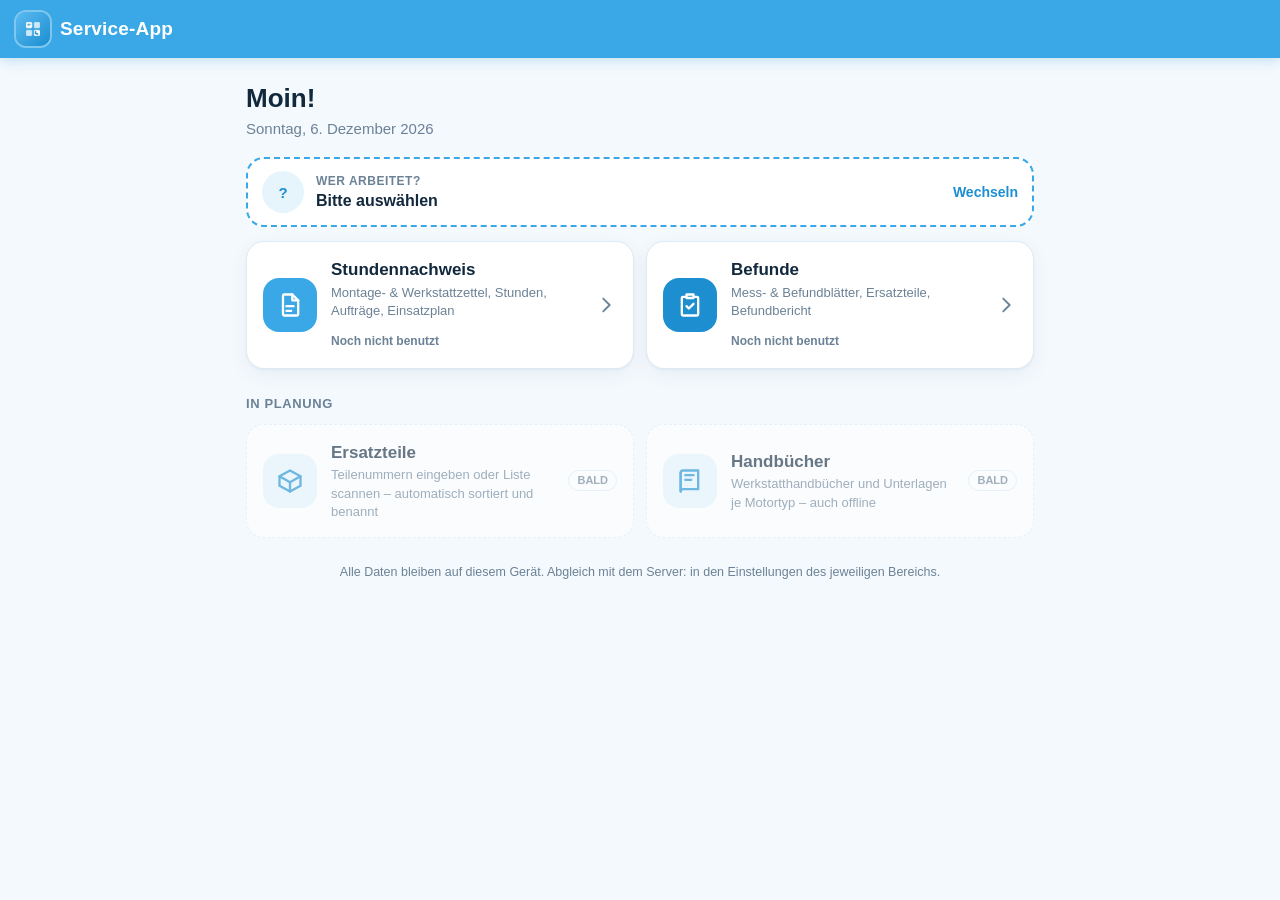
==== commit 323ddf47: "Startseite: Auswahl wer arbeitet (Monteur/Büro), Zettel-Job heißt jetzt Stundennachweis Co-Authored-" ====
--- a/index.html
+++ b/index.html
@@ -28,11 +28,17 @@
       <p class="muted" id="hello-date"></p>
     </section>
 
+    <button class="who" id="who" onclick="openWho()" type="button">
+      <span class="avatar" id="who-avatar">?</span>
+      <span class="who-text"><small id="who-role">Wer arbeitet?</small><b id="who-name">Bitte auswählen</b></span>
+      <span class="who-change">Wechseln</span>
+    </button>
+
     <section class="tiles">
       <a class="tile" id="tile-zettel" href="zettel/">
         <span class="tile-icon"><svg viewBox="0 0 24 24"><path d="M7 3h7l5 5v12a1 1 0 0 1-1 1H7a1 1 0 0 1-1-1V4a1 1 0 0 1 1-1z"/><path d="M14 3v5h5"/><path d="M9 13h6M9 17h4"/></svg></span>
         <span class="tile-body">
-          <b>Zettel-Job</b>
+          <b>Stundennachweis</b>
           <small>Montage- &amp; Werkstattzettel, Stunden, Aufträge, Einsatzplan</small>
           <span class="tile-stats" id="stats-zettel"></span>
         </span>
@@ -73,7 +79,20 @@
     <p class="foot muted">Alle Daten bleiben auf diesem Gerät. Abgleich mit dem Server: in den Einstellungen des jeweiligen Bereichs.</p>
   </main>
 
-  <!-- Rechenfunktionen von Zettel-Job (nur Funktionen, keine Startlogik) -->
+  <!-- Auswahl: wer arbeitet -->
+  <div class="sheet-backdrop" id="who-sheet" onclick="if(event.target===this)closeWho()">
+    <div class="sheet" role="dialog" aria-labelledby="who-title">
+      <h2 id="who-title">Wer arbeitet?</h2>
+      <div class="seg" id="who-seg">
+        <button type="button" data-role="tech" onclick="setWhoRole('tech')">Monteur</button>
+        <button type="button" data-role="office" onclick="setWhoRole('office')">Büro</button>
+      </div>
+      <div id="who-body"></div>
+      <div class="sheet-actions"><button type="button" class="btn ghost" onclick="closeWho()">Abbrechen</button></div>
+    </div>
+  </div>
+
+  <!-- Rechenfunktionen des Stundennachweises (nur Funktionen, keine Startlogik) -->
   <script src="zettel/js/02-helpers.js"></script>
   <script src="start.js"></script>
 </body>
--- a/start.css
+++ b/start.css
@@ -80,3 +80,43 @@
 .tile.disabled .tile-icon { background: var(--accent-soft); color: var(--accent-strong); }
 .soon-pill { font-style: normal; font-size: 11px; font-weight: 700; text-transform: uppercase; color: var(--muted); border: 1px solid var(--border); border-radius: 999px; padding: 2px 8px; }
 .foot { font-size: 12.5px; text-align: center; margin-top: 26px; }
+
+/* Wer arbeitet? */
+.who { display: flex; align-items: center; gap: 12px; width: 100%; text-align: left; font: inherit; color: inherit; cursor: pointer;
+  background: var(--surface); border: 1px solid var(--border); border-radius: var(--radius); padding: 12px 14px; margin: 0 0 14px; box-shadow: var(--shadow); }
+.who.empty { border: 2px dashed var(--accent); box-shadow: none; }
+.avatar { width: 42px; height: 42px; border-radius: 50%; display: grid; place-items: center; flex: none; font-weight: 800; font-size: 15px;
+  background: var(--accent-soft); color: var(--accent-strong); }
+.avatar.small { width: 34px; height: 34px; font-size: 13px; }
+.who-text { display: flex; flex-direction: column; flex: 1; min-width: 0; }
+.who-text small { color: var(--muted); font-size: 12px; font-weight: 700; text-transform: uppercase; letter-spacing: .5px; }
+.who-text b { font-size: 16px; overflow: hidden; text-overflow: ellipsis; white-space: nowrap; }
+.who-change { color: var(--accent-strong); font-weight: 700; font-size: 14px; }
+
+.sheet-backdrop { position: fixed; inset: 0; z-index: 50; background: rgba(8, 24, 40, .45); display: none; align-items: flex-end; justify-content: center; }
+.sheet-backdrop.open { display: flex; }
+.sheet { width: 100%; max-width: 520px; max-height: 88vh; overflow: auto; background: var(--surface); color: var(--text);
+  border-radius: 22px 22px 0 0; padding: 18px 16px calc(16px + env(safe-area-inset-bottom, 0px)); animation: up .18s ease-out; }
+@media (min-width: 640px) { .sheet-backdrop { align-items: center; } .sheet { border-radius: 22px; } }
+@keyframes up { from { transform: translateY(24px); opacity: 0; } to { transform: none; opacity: 1; } }
+.sheet h2 { margin: 0 0 12px; font-size: 19px; }
+.seg { display: flex; background: var(--bg); border: 1px solid var(--border); border-radius: 14px; padding: 4px; gap: 4px; margin-bottom: 14px; }
+.seg button { flex: 1; border: 0; background: transparent; font: inherit; font-weight: 700; color: var(--muted); padding: 9px; border-radius: 10px; cursor: pointer; }
+.seg button.on { background: var(--accent); color: #fff; }
+[data-theme="dark"] .seg button.on { color: #06243b; }
+.pick { display: grid; gap: 8px; margin-bottom: 12px; grid-template-columns: minmax(0, 1fr); }
+.pick-btn { display: flex; align-items: center; gap: 10px; font: inherit; color: inherit; text-align: left; cursor: pointer; min-width: 0;
+  background: var(--bg); border: 1.5px solid var(--border); border-radius: 14px; padding: 8px 12px; }
+.pick-btn b { overflow: hidden; text-overflow: ellipsis; white-space: nowrap; }
+.pick-btn.current { border-color: var(--accent); background: var(--accent-soft); }
+.field { display: flex; flex-direction: column; gap: 5px; margin-bottom: 10px; }
+.field span { font-size: 13px; font-weight: 600; color: var(--muted); }
+.field input { font: inherit; color: inherit; background: var(--bg); border: 1.5px solid var(--border); border-radius: 12px; padding: 11px 12px; }
+.field input:focus { outline: none; border-color: var(--accent); }
+.muted.small { font-size: 13px; margin: 0 0 12px; }
+.btn { font: inherit; font-weight: 700; border: 0; border-radius: 14px; padding: 12px 16px; cursor: pointer; }
+.btn.primary { background: var(--accent); color: #fff; }
+[data-theme="dark"] .btn.primary { color: #06243b; }
+.btn.ghost { background: transparent; color: var(--muted); }
+.btn.block { width: 100%; }
+.sheet-actions { display: flex; justify-content: flex-end; margin-top: 6px; }
